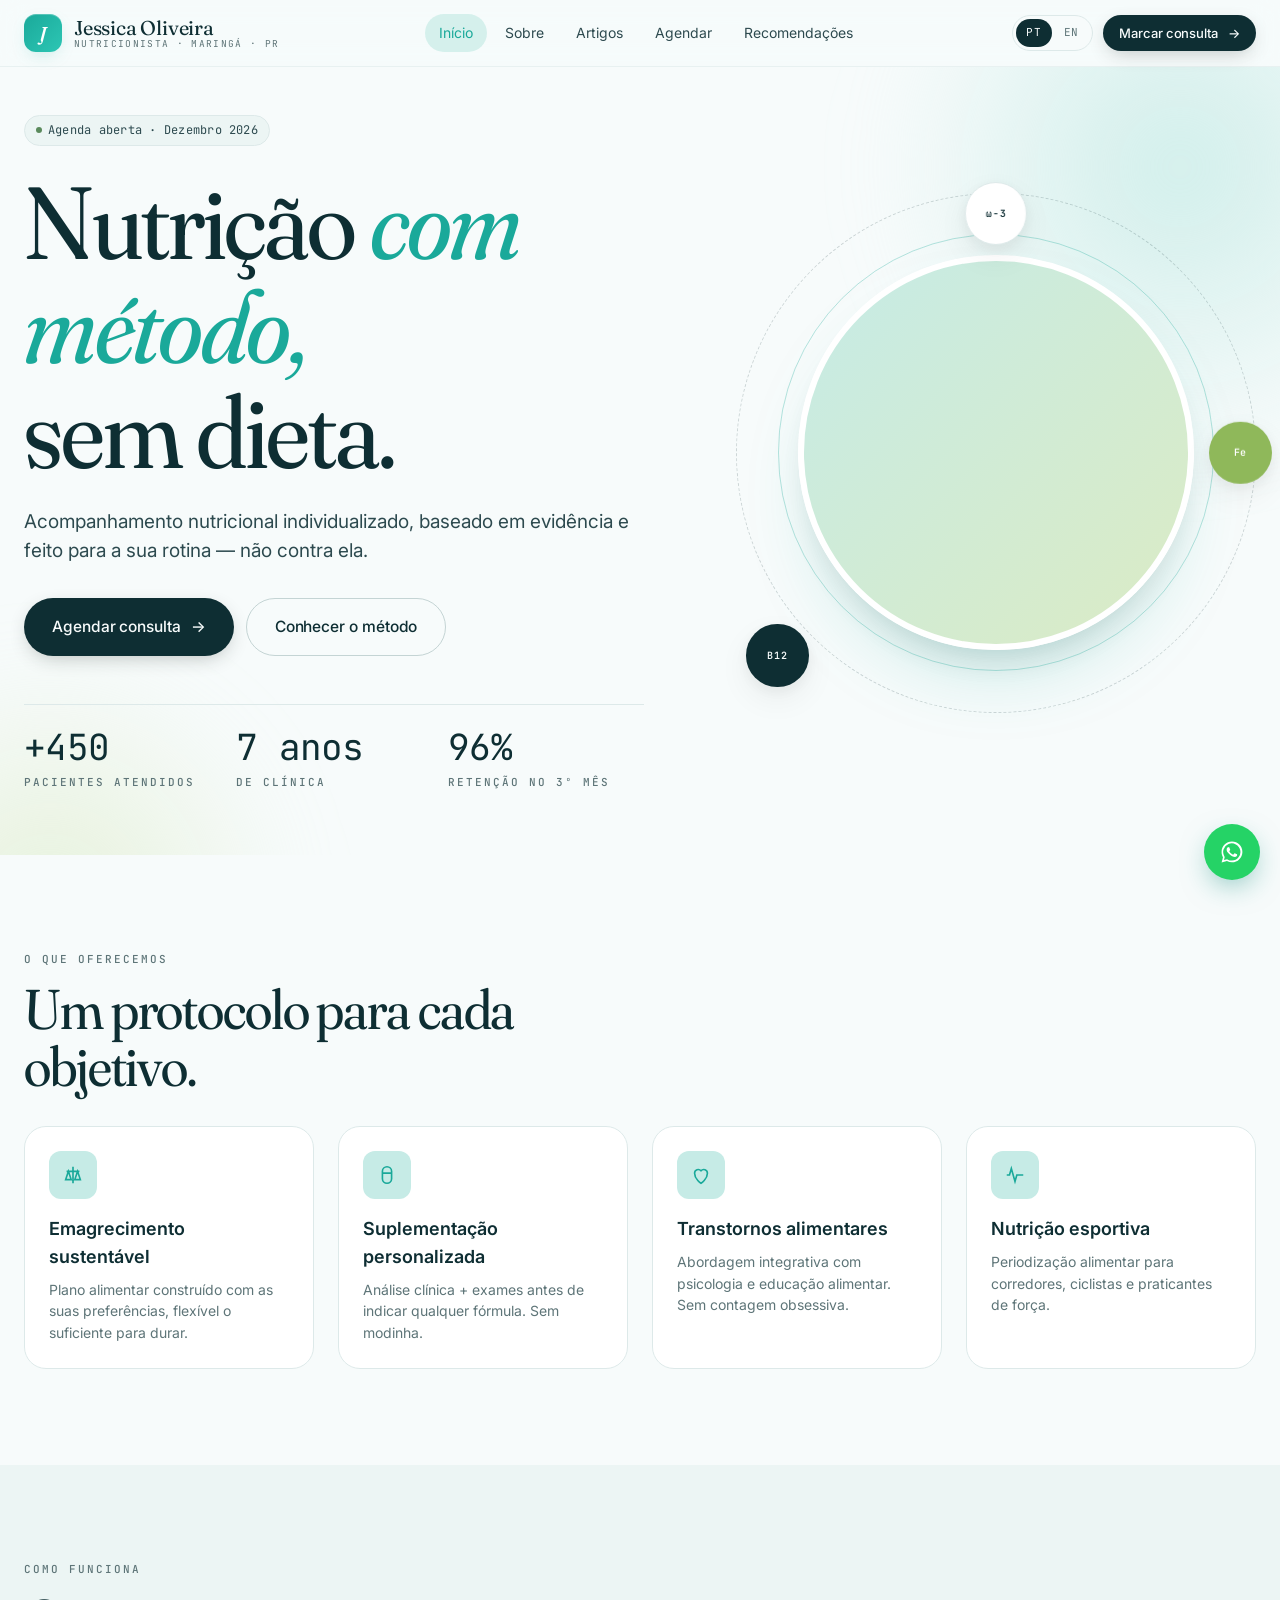
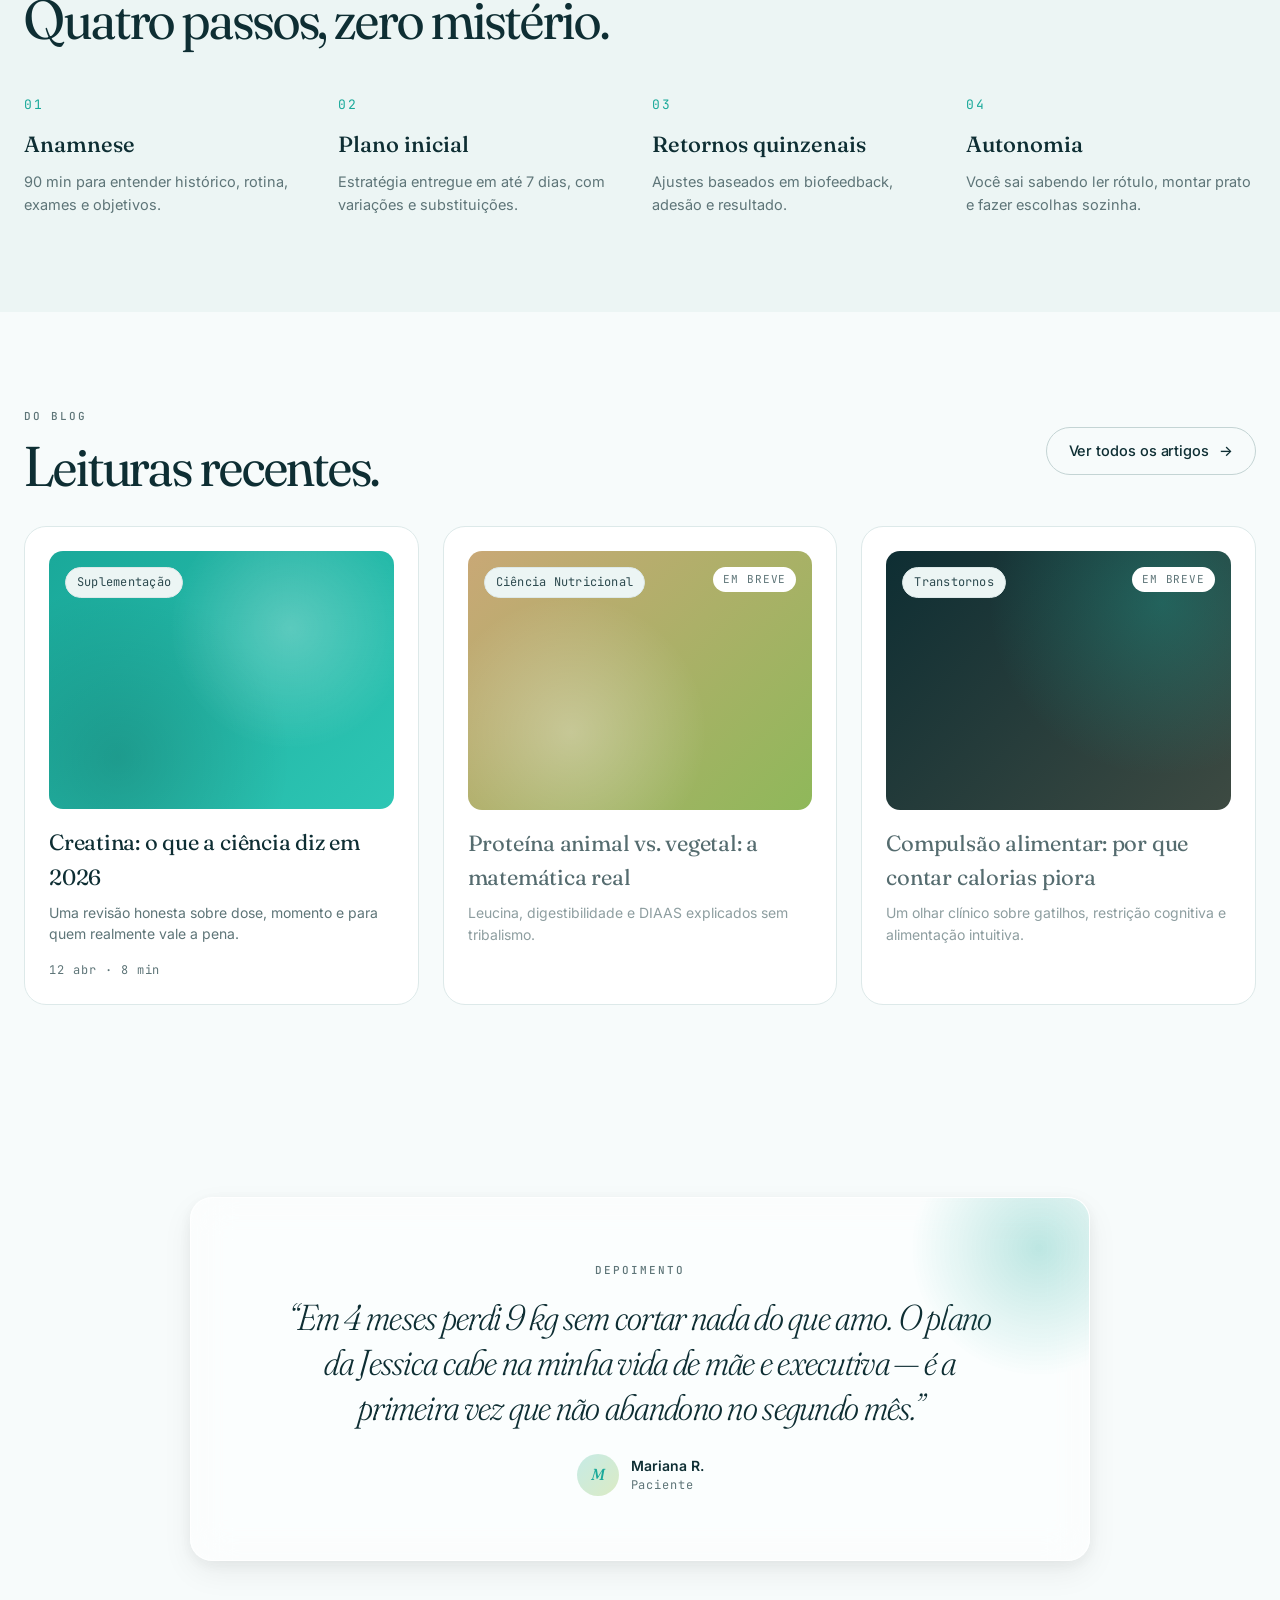
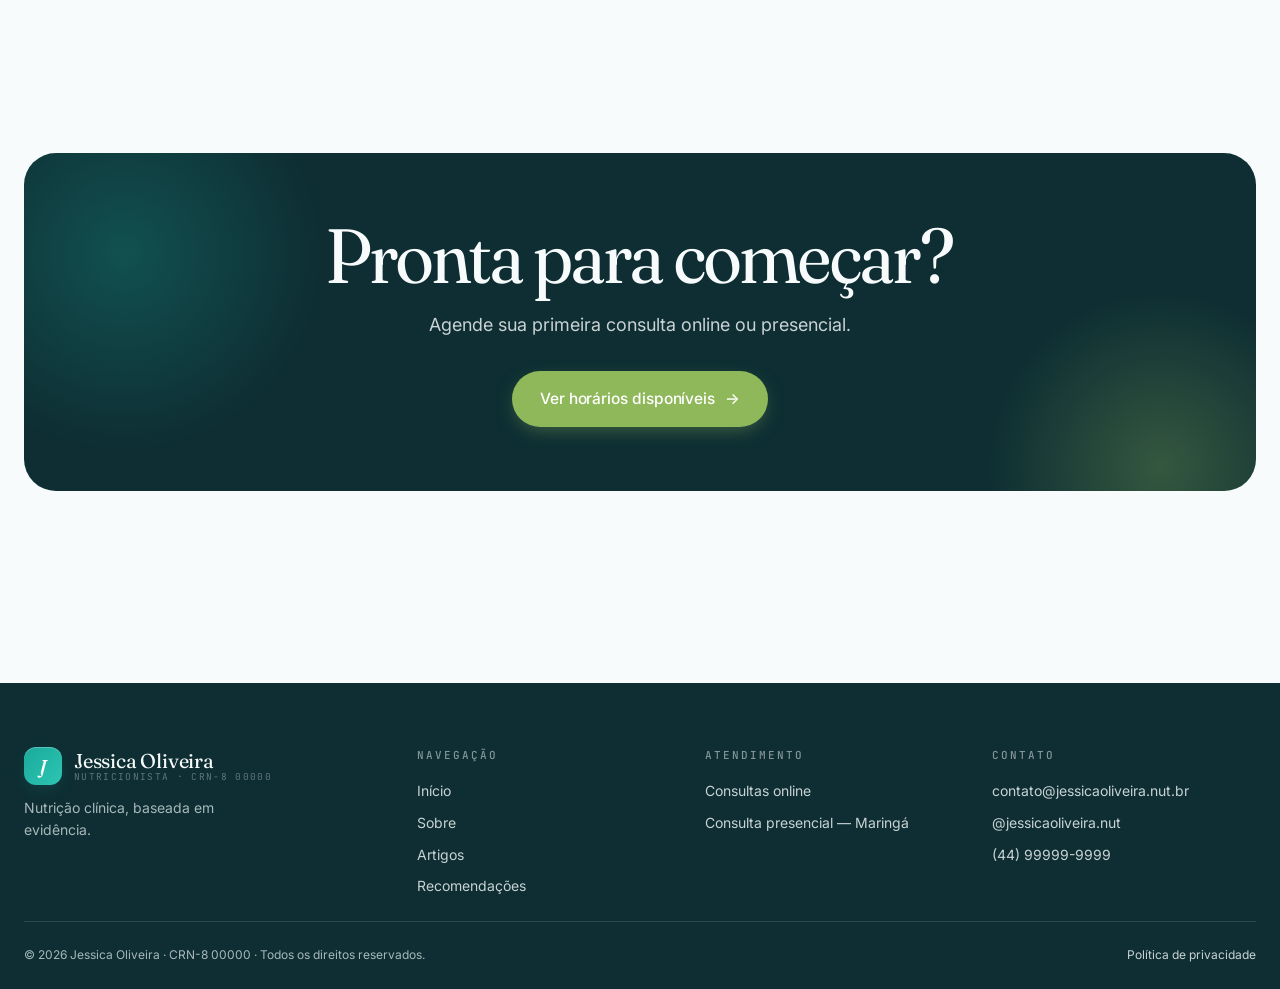
==== index.html @ 76c6b646 "Site da Jessica Oliveira: versão inicial a partir do Claude Design - Páginas estáticas (início, sobr" ====
<!DOCTYPE html>
<html lang="pt-BR">
<head>
<meta charset="UTF-8">
<meta name="viewport" content="width=device-width, initial-scale=1.0">
<title>Jessica Oliveira · Nutricionista em Maringá</title>
<meta name="description" content="Nutrição clínica, esportiva e comportamental. Atendimento online e presencial em Maringá - PR.">
<meta name="robots" content="noindex"><!-- REMOVER no lançamento -->
<meta property="og:title" content="Jessica Oliveira · Nutricionista">
<meta property="og:description" content="Nutrição com método, sem dieta. Atendimento online e presencial em Maringá - PR.">
<meta property="og:type" content="website">
<link rel="icon" href="assets/favicon.svg" type="image/svg+xml">
<link rel="stylesheet" href="assets/styles.css">
</head>
<body data-page="home">

<div id="site-nav"></div>

<!-- TOPO -->
<section class="section" style="padding-top: var(--s-7); padding-bottom: var(--s-8); position: relative; overflow: hidden;">
  <div aria-hidden="true" style="position:absolute;top:-200px;right:-200px;width:600px;height:600px;border-radius:50%;background:radial-gradient(circle,color-mix(in oklab, var(--primary-soft) 80%, transparent),transparent 70%);filter:blur(40px);pointer-events:none"></div>
  <div aria-hidden="true" style="position:absolute;bottom:-300px;left:-200px;width:500px;height:500px;border-radius:50%;background:radial-gradient(circle,color-mix(in oklab, var(--accent-soft) 60%, transparent),transparent 70%);filter:blur(40px);pointer-events:none"></div>

  <div class="container" style="position:relative">
    <div class="split" style="grid-template-columns:1.1fr 1fr">
      <div data-reveal>
        <div class="chip" style="margin-bottom:var(--s-5)">
          <span class="chip-dot"></span>
          <span data-i18n="hero.status">Agenda aberta</span>
        </div>
        <h1 class="display display-xl" style="margin-bottom:var(--s-5)">
          <span data-i18n="hero.title.a">Nutrição</span>
          <span style="font-style:italic;color:var(--primary)" data-i18n="hero.title.b">com método,</span><br>
          <span data-i18n="hero.title.c">sem dieta.</span>
        </h1>
        <p style="font-size:19px;max-width:52ch;margin-bottom:var(--s-6);color:var(--ink-2)" data-i18n="hero.sub">
          Acompanhamento nutricional individualizado, baseado em evidência e feito para a sua rotina — não contra ela.
        </p>
        <div class="flex gap-3" style="flex-wrap:wrap">
          <a href="agendamento.html" class="btn btn-primary btn-lg">
            <span data-i18n="hero.cta.primary">Agendar consulta</span>
            <span class="arrow">→</span>
          </a>
          <a href="#method" class="btn btn-ghost btn-lg">
            <span data-i18n="hero.cta.secondary">Conhecer o método</span>
          </a>
        </div>

        <!-- Números (A CONFIRMAR) -->
        <div style="display:grid;grid-template-columns:repeat(3,1fr);gap:var(--s-4);margin-top:var(--s-7);padding-top:var(--s-5);border-top:1px solid var(--line)">
          <div>
            <div class="num-mono display display-sm" data-i18n="hero.stat.1.v">+450</div>
            <div class="eyebrow mt-2" data-i18n="hero.stat.1.l">Pacientes atendidos</div>
          </div>
          <div>
            <div class="num-mono display display-sm" data-i18n="hero.stat.2.v">7 anos</div>
            <div class="eyebrow mt-2" data-i18n="hero.stat.2.l">De clínica</div>
          </div>
          <div>
            <div class="num-mono display display-sm" data-i18n="hero.stat.3.v">96%</div>
            <div class="eyebrow mt-2" data-i18n="hero.stat.3.l">Retenção no 3º mês</div>
          </div>
        </div>
      </div>

      <!-- Foto + órbita -->
      <div data-reveal style="position:relative">
        <div class="orb-stage" style="max-width:520px;margin-left:auto">
          <div class="orb-ring"></div>
          <div class="orb-ring orb-ring-2"></div>
          <div class="orb-core">
            <img src="assets/jessica.jpeg" alt="Jessica Oliveira, nutricionista" onerror="this.remove()">
          </div>
          <div class="orb-satellite s1">ω-3</div>
          <div class="orb-satellite s2">Fe</div>
          <div class="orb-satellite s3">B12</div>
        </div>
      </div>
    </div>
  </div>
</section>

<!-- O QUE OFERECEMOS -->
<section class="section">
  <div class="container">
    <div style="max-width:600px;margin-bottom:var(--s-6)" data-reveal>
      <div class="eyebrow mb-3" data-i18n="hl.eyebrow">O que oferecemos</div>
      <h2 class="display display-md" data-i18n="hl.title">Um protocolo para cada objetivo.</h2>
    </div>

    <div class="grid grid-4" data-reveal-stagger>
      <div class="card tilt" data-reveal>
        <div class="flex-center" style="width:48px;height:48px;border-radius:12px;background:var(--primary-soft);color:var(--primary);margin-bottom:var(--s-4)">
          <svg width="22" height="22" viewBox="0 0 24 24" fill="none" stroke="currentColor" stroke-width="1.8"><path d="M12 3v18M5 8l14 0M7 8l-3 9h6l-3-9zM17 8l-3 9h6l-3-9z"/></svg>
        </div>
        <h3 style="font-size:18px;font-weight:600;margin-bottom:8px" data-i18n="hl.1.t">Emagrecimento sustentável</h3>
        <p style="color:var(--ink-3);font-size:14px" data-i18n="hl.1.d">Plano alimentar construído com as suas preferências, flexível o suficiente para durar.</p>
      </div>
      <div class="card tilt" data-reveal>
        <div class="flex-center" style="width:48px;height:48px;border-radius:12px;background:var(--primary-soft);color:var(--primary);margin-bottom:var(--s-4)">
          <svg width="22" height="22" viewBox="0 0 24 24" fill="none" stroke="currentColor" stroke-width="1.8"><rect x="7" y="3" width="10" height="18" rx="5"/><path d="M7 10h10"/></svg>
        </div>
        <h3 style="font-size:18px;font-weight:600;margin-bottom:8px" data-i18n="hl.2.t">Suplementação personalizada</h3>
        <p style="color:var(--ink-3);font-size:14px" data-i18n="hl.2.d">Análise clínica + exames antes de indicar qualquer fórmula. Sem modinha.</p>
      </div>
      <div class="card tilt" data-reveal>
        <div class="flex-center" style="width:48px;height:48px;border-radius:12px;background:var(--primary-soft);color:var(--primary);margin-bottom:var(--s-4)">
          <svg width="22" height="22" viewBox="0 0 24 24" fill="none" stroke="currentColor" stroke-width="1.8"><path d="M12 21s-7-4.5-7-11a4 4 0 0 1 7-2.6A4 4 0 0 1 19 10c0 6.5-7 11-7 11z"/></svg>
        </div>
        <h3 style="font-size:18px;font-weight:600;margin-bottom:8px" data-i18n="hl.3.t">Transtornos alimentares</h3>
        <p style="color:var(--ink-3);font-size:14px" data-i18n="hl.3.d">Abordagem integrativa com psicologia e educação alimentar. Sem contagem obsessiva.</p>
      </div>
      <div class="card tilt" data-reveal>
        <div class="flex-center" style="width:48px;height:48px;border-radius:12px;background:var(--primary-soft);color:var(--primary);margin-bottom:var(--s-4)">
          <svg width="22" height="22" viewBox="0 0 24 24" fill="none" stroke="currentColor" stroke-width="1.8"><path d="M3 12h3l2-7 4 14 2-7h7"/></svg>
        </div>
        <h3 style="font-size:18px;font-weight:600;margin-bottom:8px" data-i18n="hl.4.t">Nutrição esportiva</h3>
        <p style="color:var(--ink-3);font-size:14px" data-i18n="hl.4.d">Periodização alimentar para corredores, ciclistas e praticantes de força.</p>
      </div>
    </div>
  </div>
</section>

<!-- COMO FUNCIONA -->
<section class="section" id="method" style="background:var(--bg-2)">
  <div class="container">
    <div style="max-width:600px;margin-bottom:var(--s-7)" data-reveal>
      <div class="eyebrow mb-3" data-i18n="mt.eyebrow">Como funciona</div>
      <h2 class="display display-md" data-i18n="mt.title">Quatro passos, zero mistério.</h2>
    </div>

    <div class="grid grid-4" data-reveal-stagger>
      <div data-reveal>
        <div class="num-mono" style="font-size:13px;color:var(--primary);letter-spacing:0.14em;margin-bottom:var(--s-3)">01</div>
        <h3 style="font-size:22px;font-weight:500;font-family:var(--ff-display);margin-bottom:10px" data-i18n="mt.1.t">Anamnese</h3>
        <p style="font-size:14.5px;color:var(--ink-3)" data-i18n="mt.1.d">90 min para entender histórico, rotina, exames e objetivos.</p>
      </div>
      <div data-reveal>
        <div class="num-mono" style="font-size:13px;color:var(--primary);letter-spacing:0.14em;margin-bottom:var(--s-3)">02</div>
        <h3 style="font-size:22px;font-weight:500;font-family:var(--ff-display);margin-bottom:10px" data-i18n="mt.2.t">Plano inicial</h3>
        <p style="font-size:14.5px;color:var(--ink-3)" data-i18n="mt.2.d">Estratégia entregue em até 7 dias, com variações e substituições.</p>
      </div>
      <div data-reveal>
        <div class="num-mono" style="font-size:13px;color:var(--primary);letter-spacing:0.14em;margin-bottom:var(--s-3)">03</div>
        <h3 style="font-size:22px;font-weight:500;font-family:var(--ff-display);margin-bottom:10px" data-i18n="mt.3.t">Retornos quinzenais</h3>
        <p style="font-size:14.5px;color:var(--ink-3)" data-i18n="mt.3.d">Ajustes baseados em biofeedback, adesão e resultado.</p>
      </div>
      <div data-reveal>
        <div class="num-mono" style="font-size:13px;color:var(--primary);letter-spacing:0.14em;margin-bottom:var(--s-3)">04</div>
        <h3 style="font-size:22px;font-weight:500;font-family:var(--ff-display);margin-bottom:10px" data-i18n="mt.4.t">Autonomia</h3>
        <p style="font-size:14.5px;color:var(--ink-3)" data-i18n="mt.4.d">Você sai sabendo ler rótulo, montar prato e fazer escolhas sozinha.</p>
      </div>
    </div>
  </div>
</section>

<!-- ARTIGOS -->
<section class="section">
  <div class="container">
    <div class="flex-between" style="margin-bottom:var(--s-6);flex-wrap:wrap;gap:var(--s-3)" data-reveal>
      <div>
        <div class="eyebrow mb-3" data-i18n="ar.eyebrow">Do blog</div>
        <h2 class="display display-md" data-i18n="ar.title">Leituras recentes.</h2>
      </div>
      <a href="blog.html" class="btn btn-ghost"><span data-i18n="ar.all">Ver todos os artigos</span> <span class="arrow">→</span></a>
    </div>

    <div class="grid grid-3" data-reveal-stagger>
      <a href="artigo-creatina.html" class="card tilt" data-reveal style="display:block">
        <div style="aspect-ratio:4/3;border-radius:var(--r);margin-bottom:var(--s-4);background:linear-gradient(135deg, var(--primary) 0%, var(--primary-2) 100%);position:relative;overflow:hidden">
          <div style="position:absolute;inset:0;background:radial-gradient(circle at 70% 30%, rgba(255,255,255,0.25), transparent 40%),radial-gradient(circle at 20% 80%, rgba(0,0,0,0.15), transparent 50%)"></div>
          <div style="position:absolute;top:16px;left:16px" class="chip" data-i18n="ar.1.cat">Suplementação</div>
        </div>
        <h3 style="font-family:var(--ff-display);font-size:22px;font-weight:400;letter-spacing:-0.01em;margin-bottom:8px" data-i18n="ar.1.t">Creatina: o que a ciência diz em 2026</h3>
        <p style="color:var(--ink-3);font-size:14px;margin-bottom:var(--s-4)" data-i18n="ar.1.d">Uma revisão honesta sobre dose, momento e para quem realmente vale a pena.</p>
        <div class="label-mono" data-i18n="ar.1.date">12 abr · 8 min</div>
      </a>
      <div class="card soon" data-reveal>
        <div style="aspect-ratio:4/3;border-radius:var(--r);margin-bottom:var(--s-4);background:linear-gradient(135deg, #c9a876 0%, var(--accent) 100%);position:relative;overflow:hidden">
          <div style="position:absolute;inset:0;background:radial-gradient(circle at 30% 70%, rgba(255,255,255,0.3), transparent 45%)"></div>
          <div style="position:absolute;top:16px;left:16px" class="chip" data-i18n="ar.2.cat">Ciência Nutricional</div>
          <span class="soon-tag" data-i18n="ar.soon">Em breve</span>
        </div>
        <h3 style="font-family:var(--ff-display);font-size:22px;font-weight:400;letter-spacing:-0.01em;margin-bottom:8px" data-i18n="ar.2.t">Proteína animal vs. vegetal: a matemática real</h3>
        <p style="color:var(--ink-3);font-size:14px;margin-bottom:var(--s-4)" data-i18n="ar.2.d">Leucina, digestibilidade e DIAAS explicados sem tribalismo.</p>
      </div>
      <div class="card soon" data-reveal>
        <div style="aspect-ratio:4/3;border-radius:var(--r);margin-bottom:var(--s-4);background:linear-gradient(135deg, var(--ink) 0%, #3d4a42 100%);position:relative;overflow:hidden">
          <div style="position:absolute;inset:0;background:radial-gradient(circle at 80% 20%, rgba(26,169,154,0.35), transparent 50%)"></div>
          <div style="position:absolute;top:16px;left:16px" class="chip" data-i18n="ar.3.cat">Transtornos</div>
          <span class="soon-tag" data-i18n="ar.soon">Em breve</span>
        </div>
        <h3 style="font-family:var(--ff-display);font-size:22px;font-weight:400;letter-spacing:-0.01em;margin-bottom:8px" data-i18n="ar.3.t">Compulsão alimentar: por que contar calorias piora</h3>
        <p style="color:var(--ink-3);font-size:14px;margin-bottom:var(--s-4)" data-i18n="ar.3.d">Um olhar clínico sobre gatilhos, restrição cognitiva e alimentação intuitiva.</p>
      </div>
    </div>
  </div>
</section>

<!-- DEPOIMENTO (A CONFIRMAR: usar um depoimento real e autorizado) -->
<section class="section">
  <div class="container">
    <div class="glass pad-box" style="text-align:center;max-width:900px;margin:0 auto;position:relative;overflow:hidden" data-reveal>
      <div aria-hidden="true" style="position:absolute;top:-80px;right:-80px;width:260px;height:260px;border-radius:50%;background:radial-gradient(circle,var(--primary-glow),transparent 70%)"></div>
      <div class="eyebrow mb-4" data-i18n="tm.eyebrow">Depoimento</div>
      <blockquote class="display display-sm" style="font-style:italic;font-weight:300;line-height:1.25;max-width:720px;margin:0 auto var(--s-5)" data-i18n="tm.quote">
        “Em 4 meses perdi 9 kg sem cortar nada do que amo.”
      </blockquote>
      <div class="flex-center gap-3">
        <div class="avatar" style="width:42px;height:42px;font-size:16px">M</div>
        <div style="text-align:left">
          <div style="font-weight:600;font-size:14px;color:var(--ink)" data-i18n="tm.author">Mariana R.</div>
          <div class="label-mono" data-i18n="tm.role">Paciente</div>
        </div>
      </div>
    </div>
  </div>
</section>

<!-- CHAMADA FINAL -->
<section class="section">
  <div class="container">
    <div class="pad-box" style="background:var(--ink);color:var(--bg);border-radius:var(--r-xl);text-align:center;position:relative;overflow:hidden" data-reveal>
      <div aria-hidden="true" style="position:absolute;top:-100px;left:-100px;width:400px;height:400px;border-radius:50%;background:radial-gradient(circle,var(--primary-glow),transparent 70%);pointer-events:none"></div>
      <div aria-hidden="true" style="position:absolute;bottom:-150px;right:-80px;width:350px;height:350px;border-radius:50%;background:radial-gradient(circle,rgba(143,184,90,0.3),transparent 70%);pointer-events:none"></div>
      <div style="position:relative">
        <h2 class="display display-lg" style="color:var(--bg);margin-bottom:var(--s-4)" data-i18n="cta.title">Pronta para começar?</h2>
        <p style="font-size:18px;opacity:0.8;margin-bottom:var(--s-6)" data-i18n="cta.sub">Agende sua primeira consulta online ou presencial.</p>
        <a href="agendamento.html" class="btn btn-accent btn-lg">
          <span data-i18n="cta.button">Ver horários disponíveis</span>
          <span class="arrow">→</span>
        </a>
      </div>
    </div>
  </div>
</section>

<div id="site-footer"></div>

<script src="assets/site.js"></script>
<script src="assets/i18n.js"></script>
<script src="assets/app.js"></script>
</body>
</html>
---- assets/styles.css ----
/* ============================================================
   Jessica Oliveira · Nutricionista — Design System
   Paleta turquesa + verde salada · Fraunces + Inter + JetBrains Mono
   ============================================================ */

@import url('https://fonts.googleapis.com/css2?family=Fraunces:ital,opsz,wght@0,9..144,300..700;1,9..144,300..700&family=Inter:wght@300;400;500;600;700&family=JetBrains+Mono:wght@400;500;600&display=swap');

/* --------------------------- CORES E MEDIDAS --------------------------- */
:root {
  --bg:           #f7fbfb;   /* off-white com sopro turquesa */
  --bg-2:         #ecf5f4;   /* card raised */
  --bg-3:         #ffffff;   /* pure white */
  --ink:          #0e2e33;   /* deep teal ink */
  --ink-2:        #2d4a4f;   /* body */
  --ink-3:        #5e7578;   /* muted */
  --ink-4:        #a7b8ba;   /* faint */
  --line:         #dde9e9;   /* hairline */
  --line-2:       #c4d4d4;   /* emphasis */

  --primary:      #1aa99a;   /* turquesa — da estante */
  --primary-2:    #2dc6b4;
  --primary-soft: #c6ebe6;
  --primary-glow: rgba(26,169,154,0.28);

  --accent:       #8fb85a;   /* verde salada */
  --accent-soft:  #dbebc4;
  --gold:         #c9a876;

  --success:      #5a8a5c;
  --danger:       #c15b5b;

  --s-1: 4px;
  --s-2: 8px;
  --s-3: 12px;
  --s-4: 16px;
  --s-5: 24px;
  --s-6: 32px;
  --s-7: 48px;
  --s-8: 64px;
  --s-9: 96px;

  --r-sm: 8px;
  --r:    14px;
  --r-lg: 22px;
  --r-xl: 32px;
  --r-pill: 999px;

  --shadow-sm:  0 1px 2px rgba(26,38,32,0.04), 0 2px 6px rgba(26,38,32,0.04);
  --shadow:     0 4px 16px rgba(26,38,32,0.06), 0 12px 32px rgba(26,38,32,0.06);
  --shadow-lg:  0 12px 36px rgba(26,38,32,0.10), 0 32px 80px rgba(26,38,32,0.08);
  --shadow-glow: 0 20px 60px -20px var(--primary-glow);

  --ff-display: 'Fraunces', 'Times New Roman', serif;
  --ff-body:    'Inter', -apple-system, BlinkMacSystemFont, sans-serif;
  --ff-mono:    'JetBrains Mono', ui-monospace, monospace;

  --ease: cubic-bezier(.2,.7,.2,1);
}

/* --------------------------- RESET --------------------------- */
*, *::before, *::after { box-sizing: border-box; }
html, body { margin: 0; padding: 0; }
html { scroll-behavior: smooth; }
body {
  font-family: var(--ff-body);
  background: var(--bg);
  color: var(--ink-2);
  font-size: 16px;
  line-height: 1.55;
  -webkit-font-smoothing: antialiased;
  overflow-x: hidden;
}
img, svg { display: block; max-width: 100%; }
a { color: inherit; text-decoration: none; }
button { font: inherit; border: none; background: none; cursor: pointer; color: inherit; }
input, textarea, select { font: inherit; color: inherit; }

/* --------------------------- TIPOGRAFIA --------------------------- */
.display {
  font-family: var(--ff-display);
  font-weight: 400;
  letter-spacing: -0.02em;
  line-height: 1.02;
  color: var(--ink);
  font-variation-settings: "opsz" 144, "SOFT" 50;
}
.display-xl { font-size: clamp(44px, 8vw, 112px); }
.display-lg { font-size: clamp(36px, 6vw, 80px); }
.display-md { font-size: clamp(30px, 4.5vw, 56px); }
.display-sm { font-size: clamp(24px, 3vw, 36px); }

.eyebrow {
  font-family: var(--ff-mono);
  font-size: 11px;
  letter-spacing: 0.18em;
  text-transform: uppercase;
  color: var(--ink-3);
  font-weight: 500;
}
.label-mono {
  font-family: var(--ff-mono);
  font-size: 12px;
  letter-spacing: 0.08em;
  color: var(--ink-3);
}
.num-mono { font-family: var(--ff-mono); font-feature-settings: "tnum" 1; }

h1, h2, h3, h4 { margin: 0; color: var(--ink); }
p { margin: 0; }

/* --------------------------- LAYOUT --------------------------- */
.container {
  width: 100%;
  max-width: 1280px;
  margin: 0 auto;
  padding: 0 var(--s-5);
}
.section { padding: var(--s-9) 0; }
.section-sm { padding: var(--s-7) 0; }

.grid { display: grid; gap: var(--s-5); }
.grid-2 { grid-template-columns: repeat(2, 1fr); }
.grid-3 { grid-template-columns: repeat(3, 1fr); }
.grid-4 { grid-template-columns: repeat(4, 1fr); }
@media (max-width: 960px) {
  .grid-3, .grid-4 { grid-template-columns: repeat(2, 1fr); }
}
@media (max-width: 640px) {
  .grid-2, .grid-3, .grid-4 { grid-template-columns: 1fr; }
}

/* Duas colunas que viram uma no celular */
.split { display: grid; gap: var(--s-7); align-items: center; }
@media (max-width: 860px) {
  .split { grid-template-columns: 1fr !important; gap: var(--s-6); }
  .split-reverse > :first-child { order: 2; }
}

.flex { display: flex; }
.flex-center { display: flex; align-items: center; justify-content: center; }
.flex-between { display: flex; align-items: center; justify-content: space-between; }
.gap-2 { gap: var(--s-2); }
.gap-3 { gap: var(--s-3); }
.gap-4 { gap: var(--s-4); }
.gap-5 { gap: var(--s-5); }

/* --------------------------- MENU --------------------------- */
.nav {
  position: sticky;
  top: 0;
  z-index: 50;
  backdrop-filter: blur(14px) saturate(140%);
  -webkit-backdrop-filter: blur(14px) saturate(140%);
  background: color-mix(in oklab, var(--bg) 78%, transparent);
  border-bottom: 1px solid color-mix(in oklab, var(--line) 60%, transparent);
}
.nav-inner {
  max-width: 1280px;
  margin: 0 auto;
  padding: 14px var(--s-5);
  display: flex;
  align-items: center;
  justify-content: space-between;
  gap: var(--s-4);
}
.brand {
  display: flex;
  align-items: center;
  gap: 12px;
  font-family: var(--ff-display);
  font-size: 20px;
  color: var(--ink);
  letter-spacing: -0.01em;
  min-width: 0;
}
.brand-mark {
  position: relative;
  flex: none;
  width: 38px;
  height: 38px;
  border-radius: 12px;
  overflow: hidden;
  background: linear-gradient(135deg, var(--primary) 0%, var(--primary-2) 100%);
  color: #fff;
  display: grid;
  place-items: center;
  font-family: var(--ff-display);
  font-weight: 500;
  font-style: italic;
  font-size: 20px;
  box-shadow: 0 6px 18px -6px var(--primary-glow), inset 0 1px 0 rgba(255,255,255,0.25);
}
.brand-mark img { position: absolute; inset: 0; width: 100%; height: 100%; object-fit: cover; }
.brand-meta { display: flex; flex-direction: column; line-height: 1.1; white-space: nowrap; }
.brand-meta small {
  font-family: var(--ff-mono);
  font-size: 9.5px;
  letter-spacing: 0.14em;
  text-transform: uppercase;
  color: var(--ink-3);
}

.nav-links { display: flex; align-items: center; gap: 4px; }
.nav-link {
  padding: 8px 14px;
  border-radius: var(--r-pill);
  font-size: 14px;
  color: var(--ink-2);
  transition: all 0.2s var(--ease);
  position: relative;
}
.nav-link:hover { color: var(--ink); background: color-mix(in oklab, var(--primary-soft) 50%, transparent); }
.nav-link.active { color: var(--primary); background: color-mix(in oklab, var(--primary-soft) 70%, transparent); }

.nav-actions { display: flex; align-items: center; gap: 10px; }

.nav-toggle {
  display: none;
  width: 40px; height: 40px;
  border-radius: 12px;
  border: 1px solid var(--line);
  background: var(--bg-3);
  flex-direction: column;
  align-items: center;
  justify-content: center;
  gap: 4px;
}
.nav-toggle span { display: block; width: 18px; height: 1.5px; background: var(--ink); border-radius: 2px; transition: transform .2s var(--ease), opacity .2s; }
.nav.open .nav-toggle span:nth-child(1) { transform: translateY(5.5px) rotate(45deg); }
.nav.open .nav-toggle span:nth-child(2) { opacity: 0; }
.nav.open .nav-toggle span:nth-child(3) { transform: translateY(-5.5px) rotate(-45deg); }

@media (max-width: 960px) {
  .nav-toggle { display: flex; }
  .nav-links {
    display: none;
    position: absolute;
    top: 100%; left: 0; right: 0;
    flex-direction: column;
    align-items: stretch;
    gap: 2px;
    padding: var(--s-3) var(--s-5) var(--s-5);
    background: var(--bg);
    border-bottom: 1px solid var(--line);
    box-shadow: var(--shadow);
  }
  .nav.open .nav-links { display: flex; }
  .nav-link { padding: 12px 14px; font-size: 16px; }
}
@media (max-width: 560px) {
  .nav .nav-cta { display: none; }
  .brand-meta small { display: none; }
  .brand { font-size: 18px; }
}

/* --------------------------- BOTÕES --------------------------- */
.btn {
  display: inline-flex;
  align-items: center;
  gap: 10px;
  padding: 12px 22px;
  border-radius: var(--r-pill);
  font-weight: 500;
  font-size: 14.5px;
  letter-spacing: -0.005em;
  transition: all 0.2s var(--ease);
  cursor: pointer;
  position: relative;
  white-space: nowrap;
}
.btn:active { transform: scale(0.97); }

.btn-primary {
  background: var(--ink);
  color: var(--bg);
  box-shadow: 0 6px 20px -6px rgba(26,38,32,0.3);
}
.btn-primary:hover {
  background: var(--primary);
  box-shadow: 0 10px 30px -8px var(--primary-glow);
  transform: translateY(-1px);
}

.btn-ghost {
  background: transparent;
  color: var(--ink);
  border: 1px solid var(--line-2);
}
.btn-ghost:hover { background: var(--bg-2); border-color: var(--ink-3); }

.btn-accent {
  background: var(--accent);
  color: #fff;
  box-shadow: 0 6px 20px -6px rgba(143,184,90,0.5);
}
.btn-accent:hover { transform: translateY(-1px); filter: brightness(1.05); }

.btn-sm { padding: 8px 16px; font-size: 13px; }
.btn-lg { padding: 16px 28px; font-size: 15.5px; }
@media (max-width: 480px) {
  .btn-lg { padding: 14px 22px; font-size: 15px; white-space: normal; text-align: center; }
}

.btn .arrow { display: inline-block; transition: transform 0.25s var(--ease); }
.btn:hover .arrow { transform: translateX(3px); }

/* --------------------------- CARDS --------------------------- */
.card {
  background: var(--bg-3);
  border: 1px solid var(--line);
  border-radius: var(--r-lg);
  padding: var(--s-5);
  transition: all 0.25s var(--ease);
  position: relative;
  overflow: hidden;
}
.card:hover {
  border-color: var(--line-2);
  transform: translateY(-2px);
  box-shadow: var(--shadow);
}
.card-quiet { background: var(--bg-2); border-color: transparent; }
.card-lg { padding: var(--s-6); border-radius: var(--r-xl); }
@media (max-width: 560px) { .card-lg { padding: var(--s-5); } }

/* Artigo ainda não escrito */
.soon { pointer-events: none; }
.soon h3, .soon p { opacity: .7; }
.soon .soon-tag {
  position: absolute; top: 16px; right: 16px;
  font-family: var(--ff-mono); font-size: 11px; letter-spacing: .08em; text-transform: uppercase;
  background: var(--bg-3); color: var(--ink-3);
  padding: 4px 10px; border-radius: var(--r-pill);
}

.glass {
  background: color-mix(in oklab, var(--bg-3) 60%, transparent);
  backdrop-filter: blur(20px) saturate(160%);
  -webkit-backdrop-filter: blur(20px) saturate(160%);
  border: 1px solid color-mix(in oklab, var(--bg-3) 80%, transparent);
  border-radius: var(--r-lg);
  box-shadow: var(--shadow);
}

/* Caixas grandes (depoimento, chamada final) — menos espaço no celular */
.pad-box { padding: var(--s-8) var(--s-7); }
@media (max-width: 640px) {
  .section { padding: var(--s-8) 0; }
  .pad-box { padding: var(--s-7) var(--s-5); }
}

/* --------------------------- CHIPS --------------------------- */
.chip {
  display: inline-flex;
  align-items: center;
  gap: 6px;
  padding: 5px 11px;
  border-radius: var(--r-pill);
  background: var(--bg-2);
  border: 1px solid var(--line);
  font-size: 12px;
  font-family: var(--ff-mono);
  letter-spacing: 0.02em;
  color: var(--ink-2);
}
.chip-dot {
  width: 6px;
  height: 6px;
  border-radius: 50%;
  background: var(--success);
  animation: pulse 2s ease-in-out infinite;
}
@keyframes pulse {
  0%, 100% { opacity: 1; }
  50% { opacity: 0.4; }
}
.chip-primary { background: var(--primary-soft); border-color: transparent; color: var(--primary); }
.chip-accent  { background: var(--accent-soft); border-color: transparent; color: #5d7f33; }

/* --------------------------- 3D --------------------------- */
.tilt {
  transition: transform 0.4s var(--ease), box-shadow 0.4s var(--ease);
  transform-style: preserve-3d;
  will-change: transform;
}

.orb-stage {
  position: relative;
  width: 100%;
  aspect-ratio: 1 / 1;
  perspective: 1400px;
  transform-style: preserve-3d;
}
.orb-core {
  position: absolute;
  inset: 12%;
  border-radius: 50%;
  overflow: hidden;
  border: 6px solid var(--bg-3);
  background: linear-gradient(135deg, var(--primary-soft), var(--accent-soft));
  box-shadow: 0 40px 80px -30px var(--primary-glow), 0 20px 40px -20px rgba(0,0,0,0.18);
  animation: orb-float 8s ease-in-out infinite;
}
.orb-core img { width: 100%; height: 100%; object-fit: cover; border-radius: 50%; }
@keyframes orb-float {
  0%, 100% { transform: translateY(0) rotateZ(0deg); }
  50% { transform: translateY(-14px) rotateZ(2deg); }
}

.orb-ring {
  position: absolute;
  inset: 0;
  border-radius: 50%;
  border: 1px dashed color-mix(in oklab, var(--ink) 18%, transparent);
  animation: orb-rotate 24s linear infinite;
}
.orb-ring-2 {
  inset: 8%;
  border: 1px solid color-mix(in oklab, var(--primary) 30%, transparent);
  animation-duration: 38s;
  animation-direction: reverse;
}
@keyframes orb-rotate {
  from { transform: rotateZ(0deg); }
  to   { transform: rotateZ(360deg); }
}

.orb-satellite {
  position: absolute;
  width: 12%;
  aspect-ratio: 1/1;
  border-radius: 50%;
  background: var(--bg-3);
  border: 1px solid var(--line);
  box-shadow: var(--shadow);
  display: grid;
  place-items: center;
  font-family: var(--ff-mono);
  font-size: 10px;
  letter-spacing: 0.08em;
  color: var(--ink);
  font-weight: 600;
}
.orb-satellite.s1 { top: -2%;  left: 50%; transform: translateX(-50%); animation: sat-float 6s ease-in-out infinite; }
.orb-satellite.s2 { top: 50%;  right: -3%; transform: translateY(-50%); animation: sat-float 7s ease-in-out infinite 1s; background: var(--accent); color: #fff; border-color: transparent; }
.orb-satellite.s3 { bottom: 5%; left: 2%; animation: sat-float 9s ease-in-out infinite 0.5s; background: var(--ink); color: var(--bg); border-color: transparent; }
@keyframes sat-float {
  0%, 100% { translate: 0 0; }
  50% { translate: 0 -8px; }
}
@media (max-width: 860px) {
  .orb-stage { max-width: 360px !important; margin: 0 auto !important; }
}

@media (prefers-reduced-motion: reduce) {
  .orb-core, .orb-ring, .orb-satellite, .chip-dot { animation: none !important; }
  [data-reveal] { transition: none !important; }
}

/* --------------------------- FORMULÁRIO --------------------------- */
.field { display: flex; flex-direction: column; gap: 6px; }
.field label {
  font-family: var(--ff-mono);
  font-size: 11px;
  letter-spacing: 0.12em;
  text-transform: uppercase;
  color: var(--ink-3);
}
.field input,
.field textarea,
.field select {
  padding: 12px 14px;
  background: var(--bg-3);
  border: 1px solid var(--line);
  border-radius: var(--r);
  color: var(--ink);
  font-size: 16px;
  transition: all 0.15s var(--ease);
  outline: none;
}
.field input:focus,
.field textarea:focus,
.field select:focus {
  border-color: var(--primary);
  box-shadow: 0 0 0 4px color-mix(in oklab, var(--primary) 15%, transparent);
}
.field.invalid input { border-color: var(--danger); }

/* --------------------------- UTILITÁRIOS --------------------------- */
.divider { height: 1px; background: var(--line); border: none; margin: var(--s-5) 0; }
.text-muted { color: var(--ink-3); }
.text-primary { color: var(--primary); }
.text-center { text-align: center; }
.mt-2 { margin-top: var(--s-2); }
.mt-3 { margin-top: var(--s-3); }
.mt-4 { margin-top: var(--s-4); }
.mt-5 { margin-top: var(--s-5); }
.mt-6 { margin-top: var(--s-6); }
.mt-7 { margin-top: var(--s-7); }
.mb-2 { margin-bottom: var(--s-2); }
.mb-3 { margin-bottom: var(--s-3); }
.mb-4 { margin-bottom: var(--s-4); }
.mb-5 { margin-bottom: var(--s-5); }
.mb-6 { margin-bottom: var(--s-6); }

/* --------------------------- RODAPÉ --------------------------- */
.footer {
  background: var(--ink);
  color: var(--ink-4);
  padding: var(--s-8) 0 var(--s-5);
  margin-top: var(--s-9);
}
.footer .brand { color: var(--bg); }
.footer a { color: color-mix(in oklab, var(--bg) 80%, transparent); transition: color 0.15s; }
.footer a:hover { color: var(--bg); }
.footer .eyebrow { color: color-mix(in oklab, var(--bg) 50%, transparent); }
.footer hr { border: none; border-top: 1px solid color-mix(in oklab, var(--bg) 12%, transparent); margin: var(--s-5) 0; }
.footer-cols { display: grid; grid-template-columns: 1.4fr 1fr 1fr 1fr; gap: var(--s-5); }
.footer-list { display: flex; flex-direction: column; gap: 10px; font-size: 14px; word-break: break-word; }
@media (max-width: 760px) { .footer-cols { grid-template-columns: 1fr 1fr; } }
@media (max-width: 480px) { .footer-cols { grid-template-columns: 1fr; } }

/* --------------------------- WHATSAPP FLUTUANTE --------------------------- */
.wa-float {
  position: fixed;
  right: 20px;
  bottom: 20px;
  z-index: 60;
  width: 56px; height: 56px;
  border-radius: 50%;
  background: #25D366;
  color: #fff;
  display: grid;
  place-items: center;
  box-shadow: 0 10px 30px -8px rgba(18,140,126,0.6);
  transition: transform .2s var(--ease);
}
.wa-float:hover { transform: scale(1.06); }

/* --------------------------- ANIMAÇÃO AO ROLAR --------------------------- */
[data-reveal] {
  opacity: 0;
  transform: translateY(16px);
  transition: opacity 0.6s var(--ease), transform 0.6s var(--ease);
}
[data-reveal].in { opacity: 1; transform: translateY(0); }

/* --------------------------- AVATAR --------------------------- */
.avatar {
  border-radius: 50%;
  background: linear-gradient(135deg, var(--primary-soft), var(--accent-soft));
  display: grid;
  place-items: center;
  color: var(--primary);
  font-family: var(--ff-display);
  font-style: italic;
  font-weight: 500;
  overflow: hidden;
  position: relative;
  flex: none;
}
.avatar img { position: absolute; inset: 0; width: 100%; height: 100%; object-fit: cover; }

/* --------------------------- IDIOMA --------------------------- */
.lang-toggle {
  display: inline-flex;
  align-items: center;
  gap: 2px;
  padding: 3px;
  border: 1px solid var(--line);
  border-radius: var(--r-pill);
  background: var(--bg);
  font-family: var(--ff-mono);
  font-size: 11px;
}
.lang-toggle button {
  padding: 5px 10px;
  border-radius: var(--r-pill);
  color: var(--ink-3);
  font-size: 11px;
  letter-spacing: 0.06em;
  transition: all 0.15s;
}
.lang-toggle button.active { background: var(--ink); color: var(--bg); }
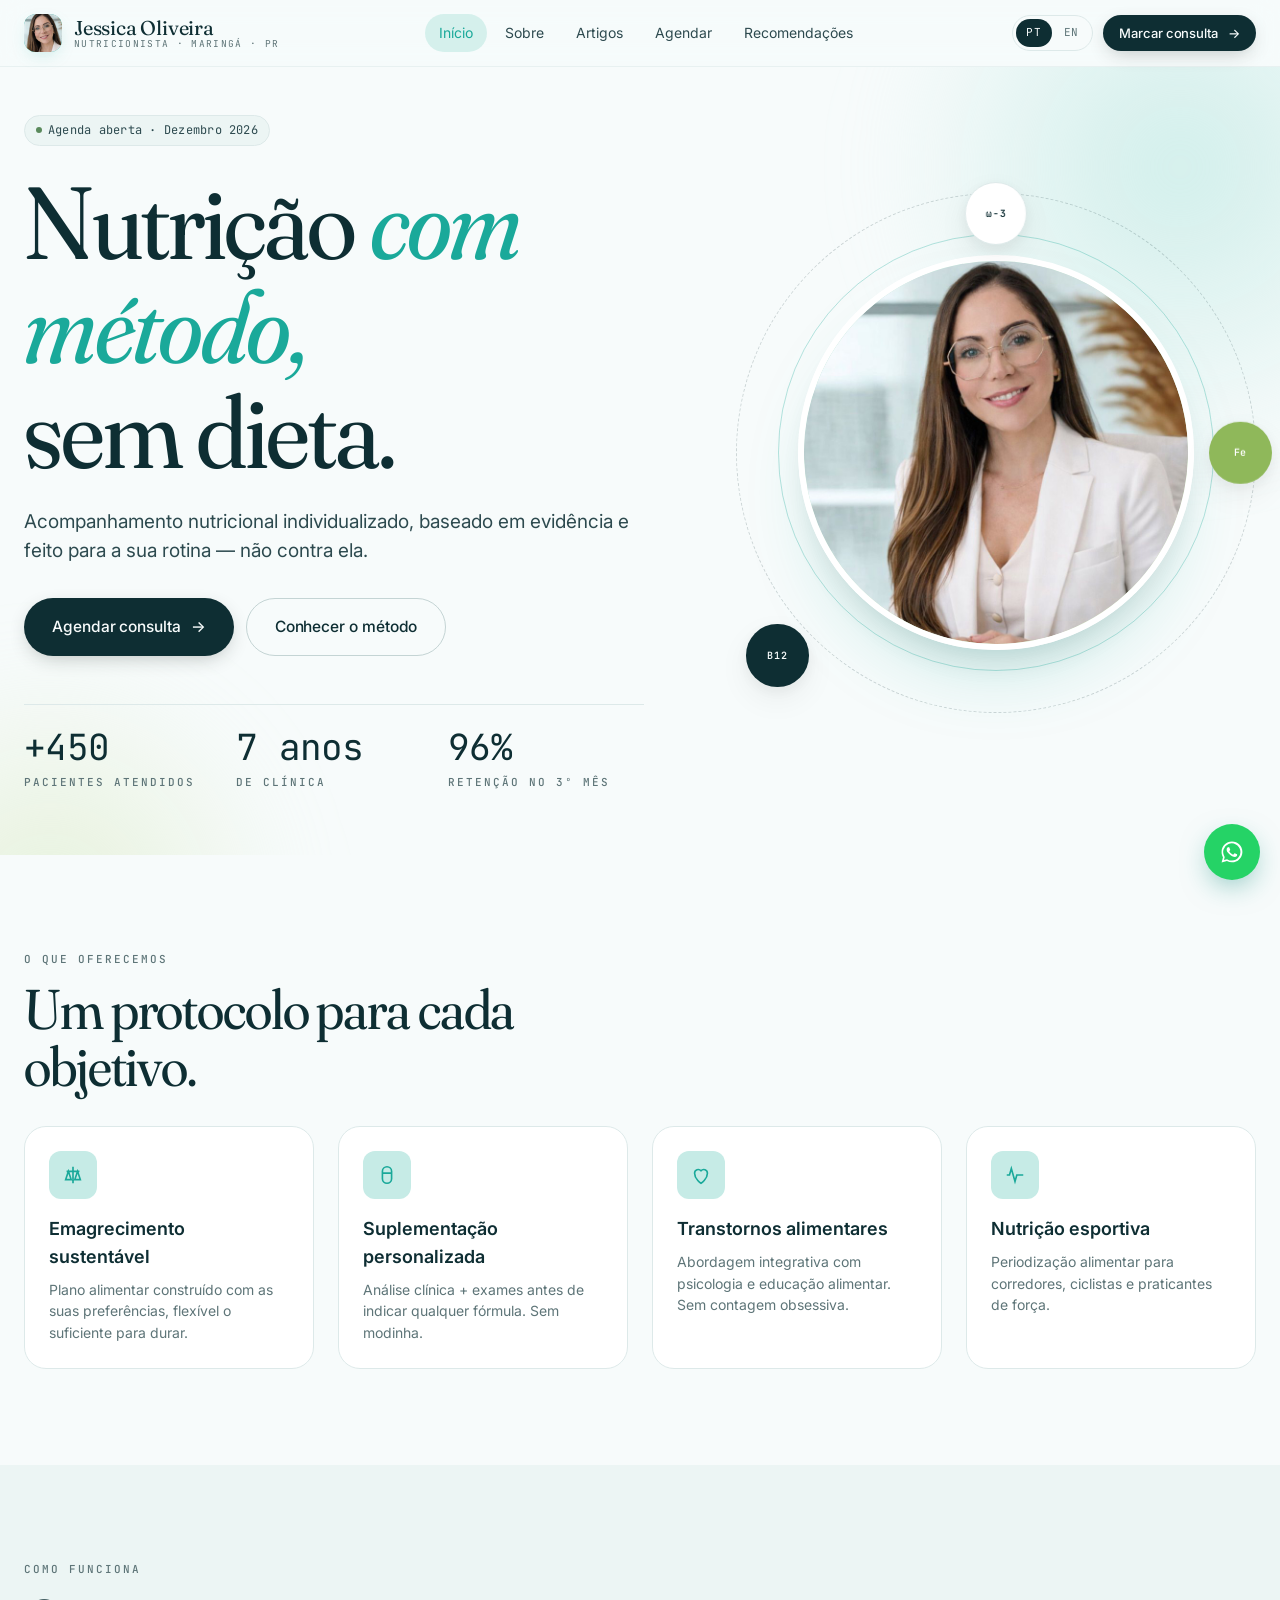
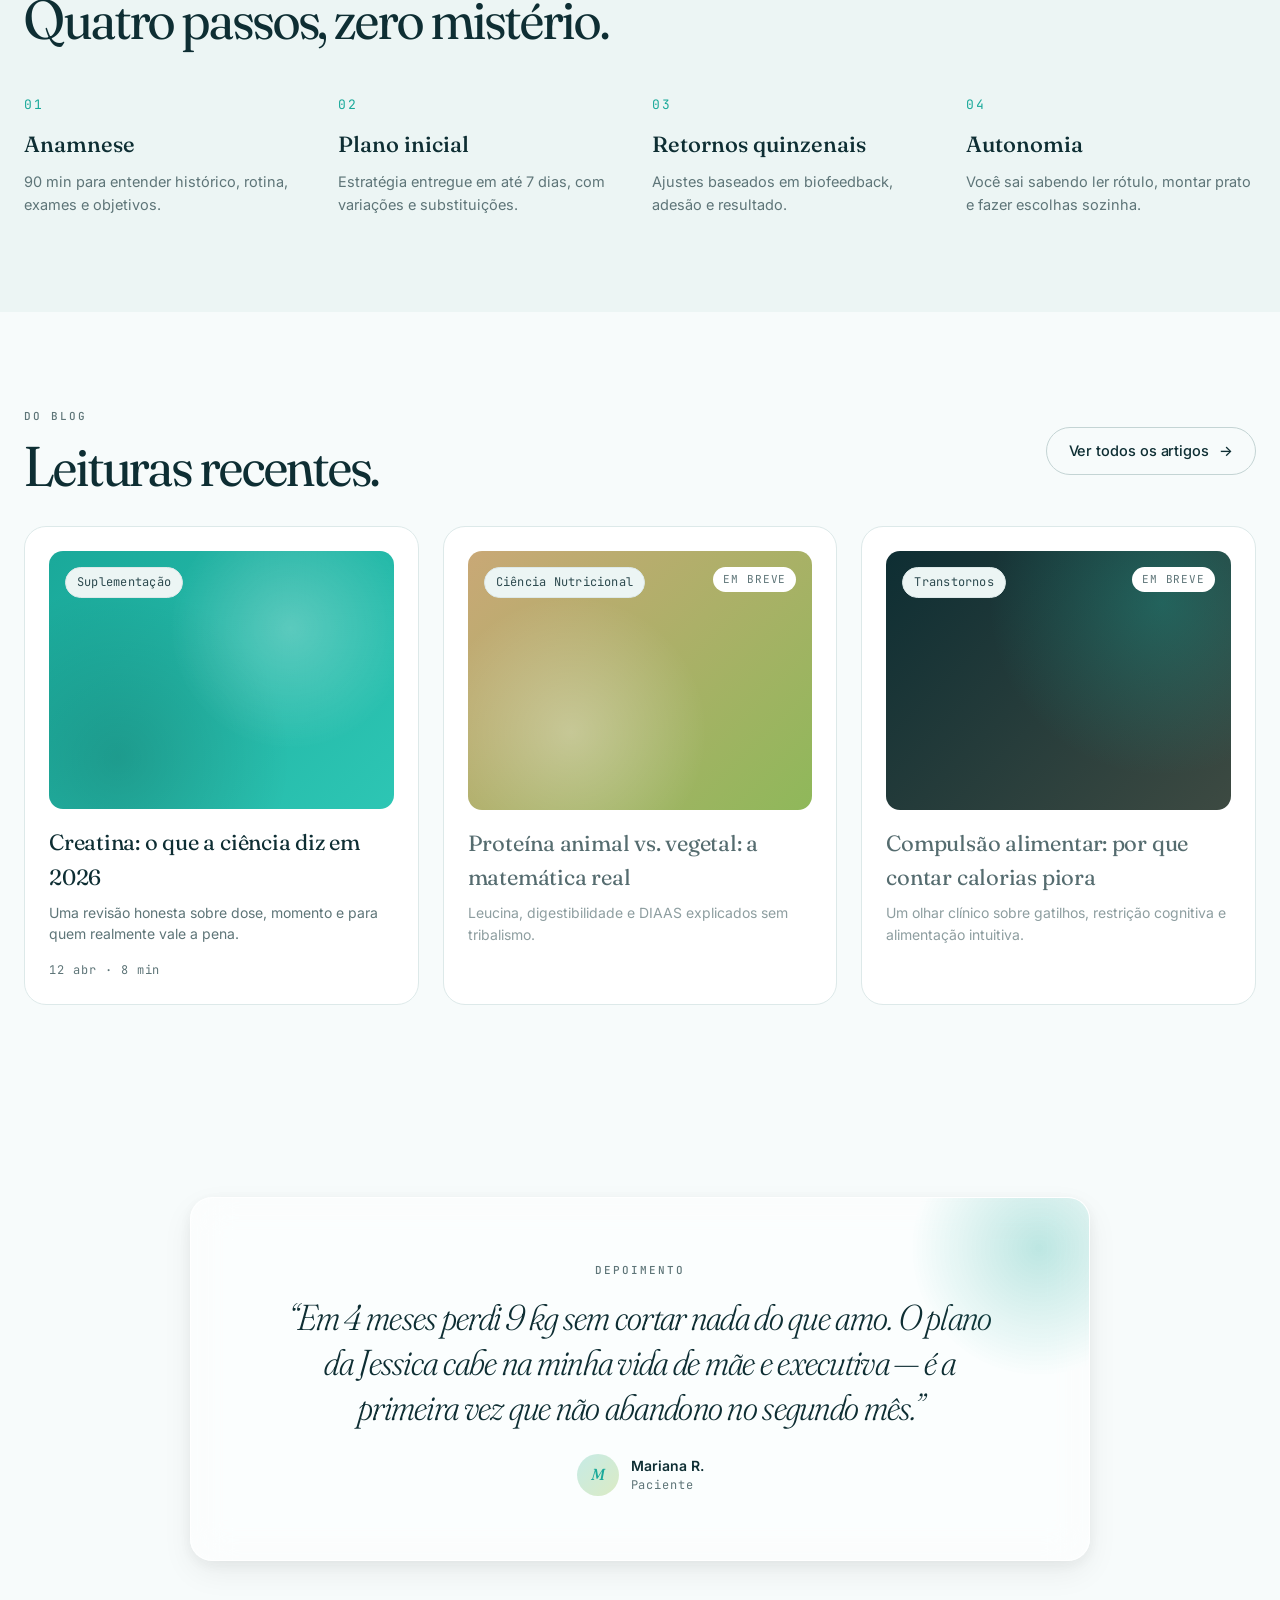
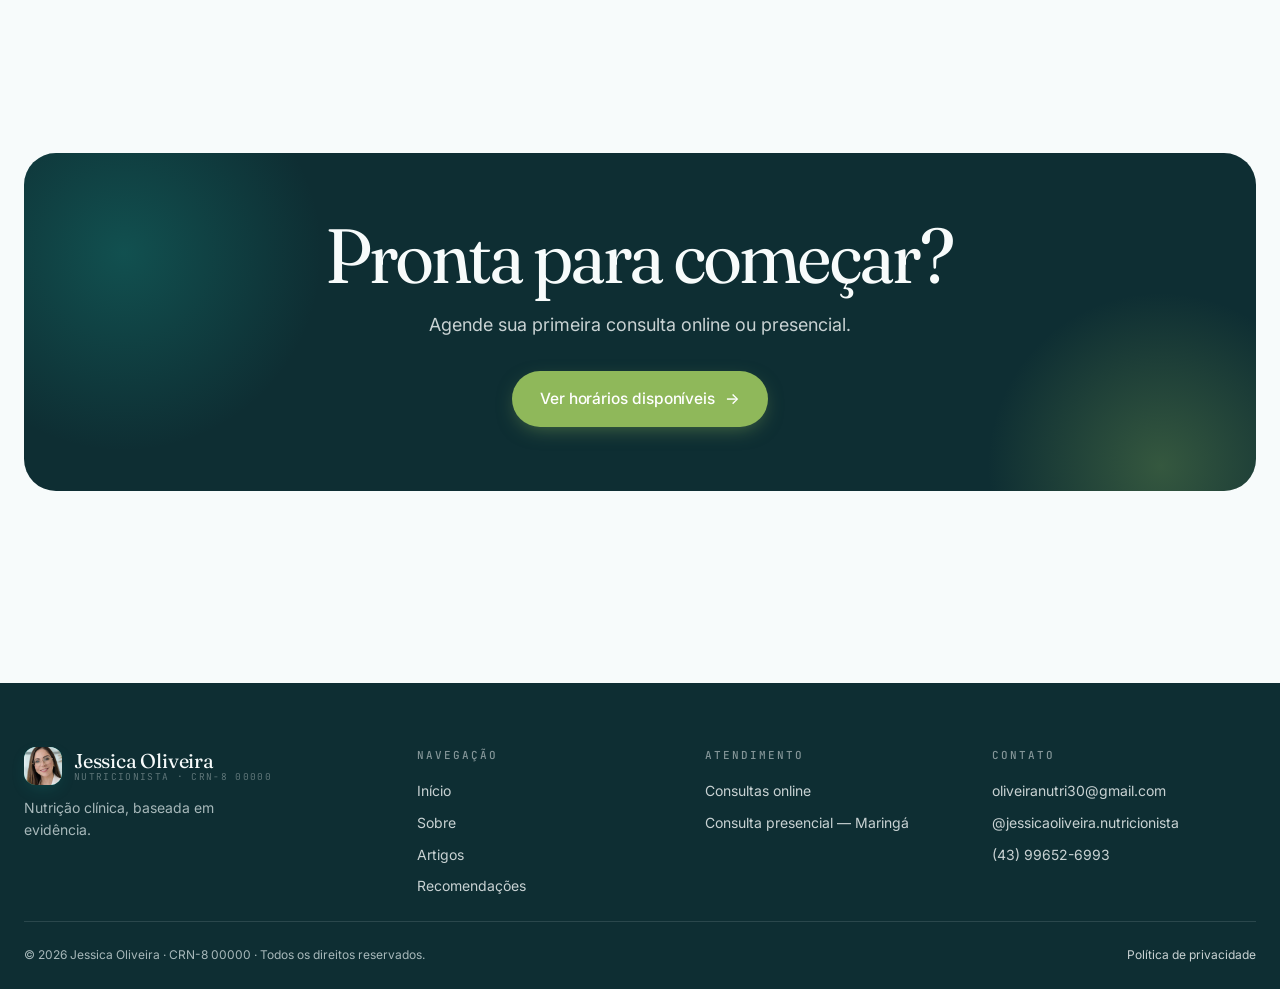
==== commit 5d626736: "Foto da Jessica com recortes para círculos e avatares Co-Authored-By: Claude Opus 5.5 <noreply@anthr" ====
--- a/index.html
+++ b/index.html
@@ -69,7 +69,7 @@
           <div class="orb-ring"></div>
           <div class="orb-ring orb-ring-2"></div>
           <div class="orb-core">
-            <img src="assets/jessica.jpeg" alt="Jessica Oliveira, nutricionista" onerror="this.remove()">
+            <img src="assets/jessica-quadrada.jpg" alt="Jessica Oliveira, nutricionista" onerror="this.remove()">
           </div>
           <div class="orb-satellite s1">ω-3</div>
           <div class="orb-satellite s2">Fe</div>
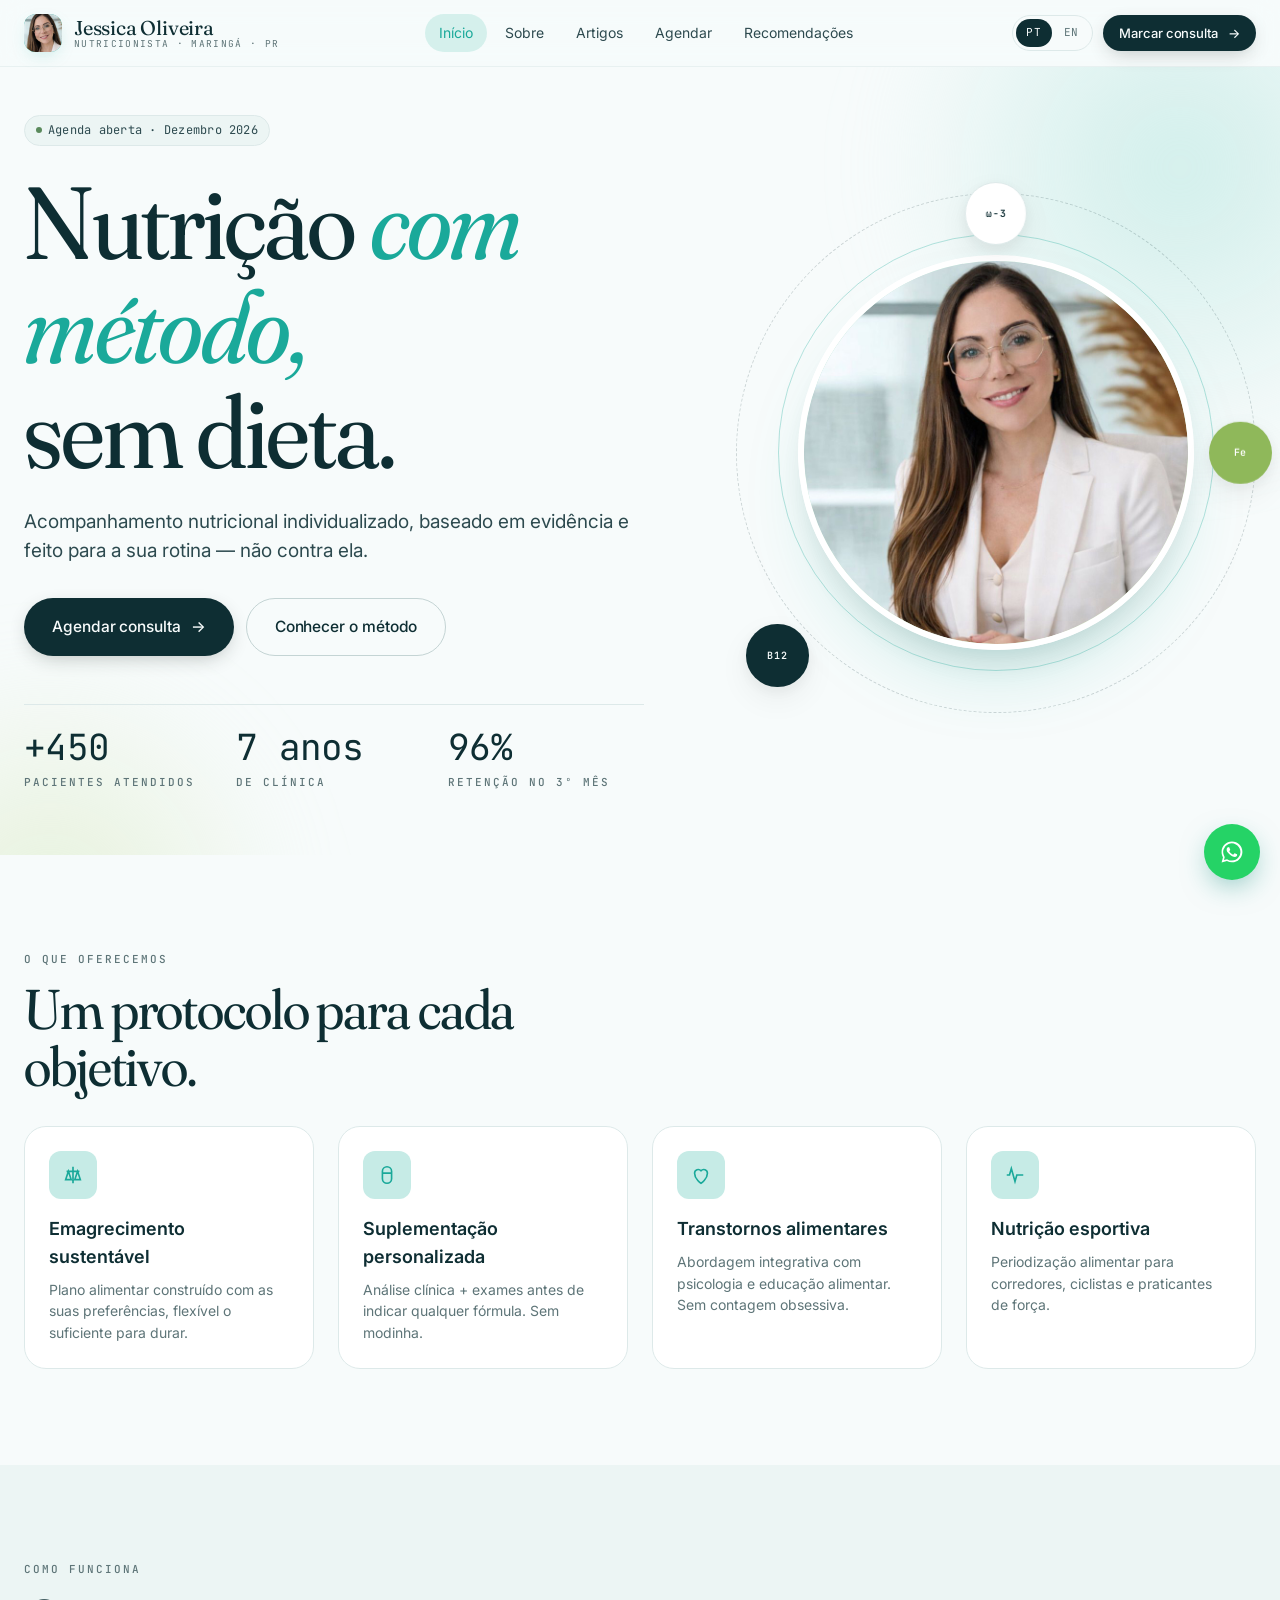
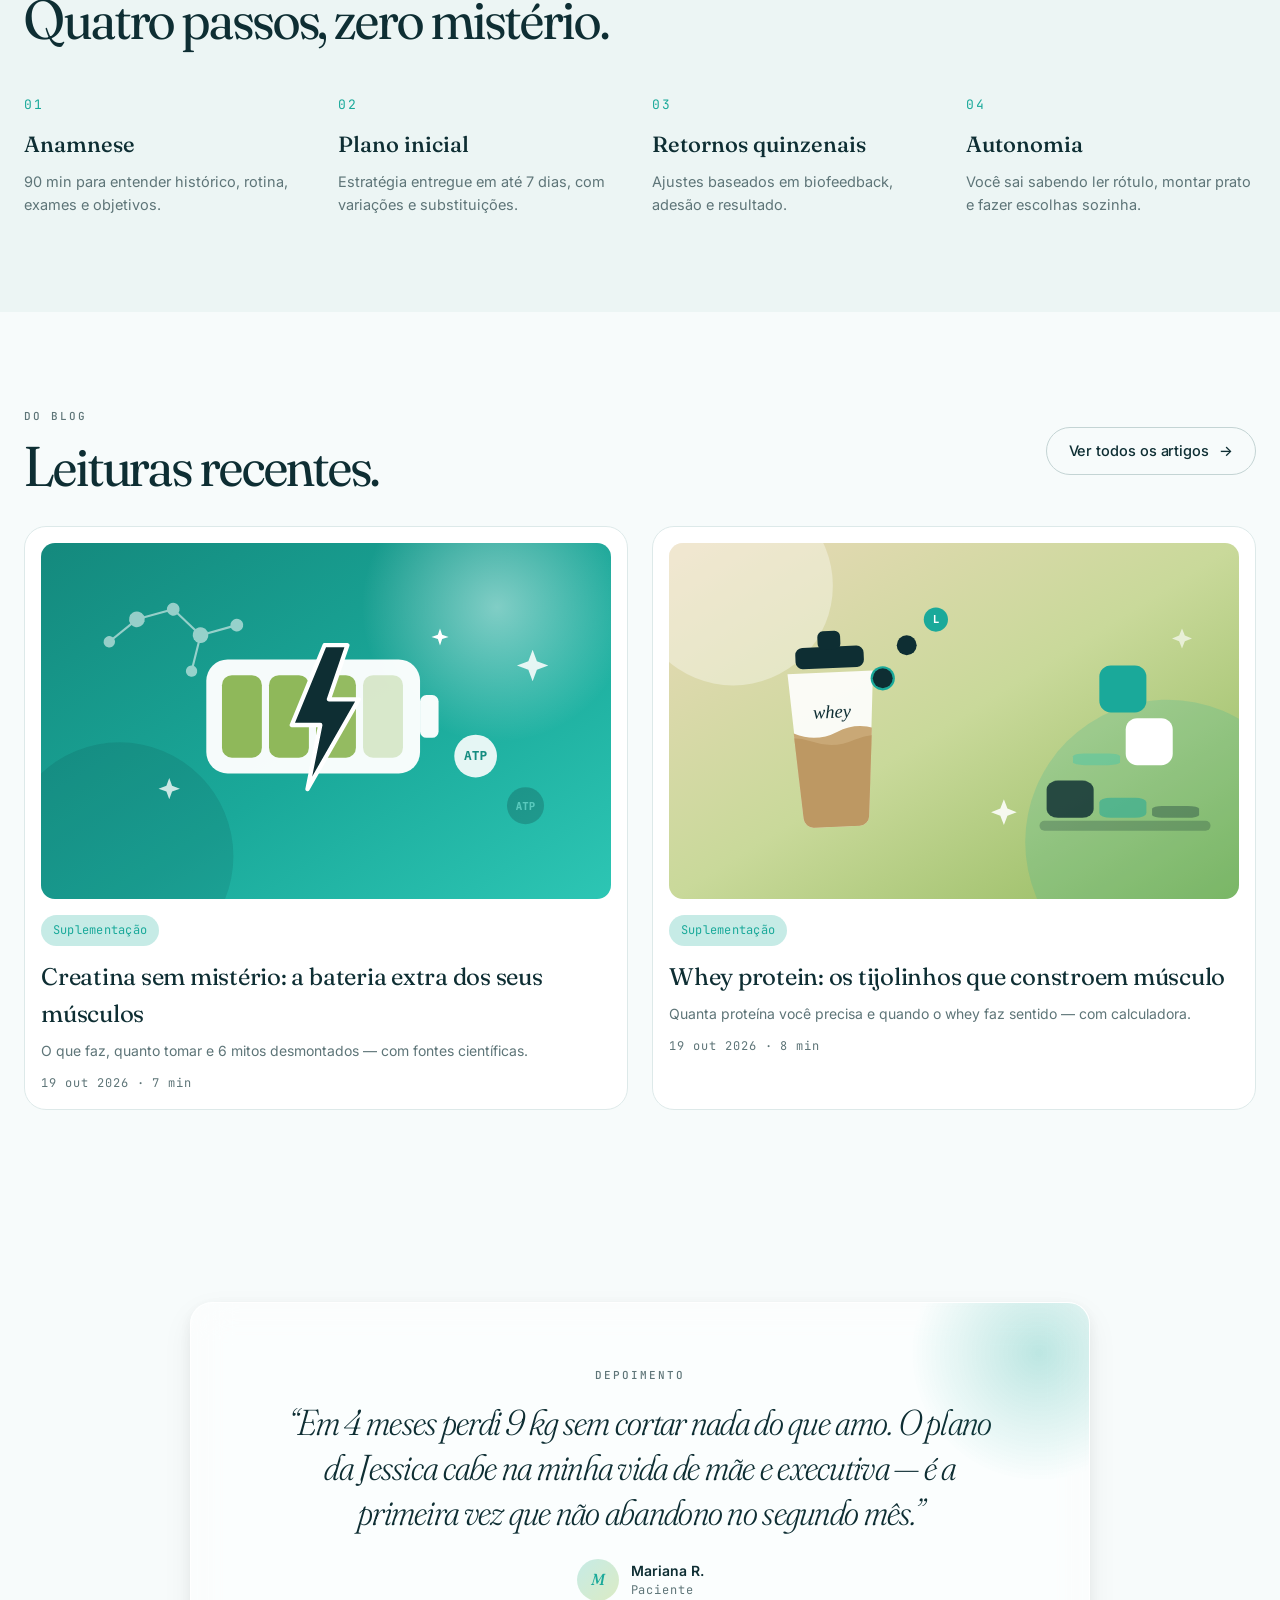
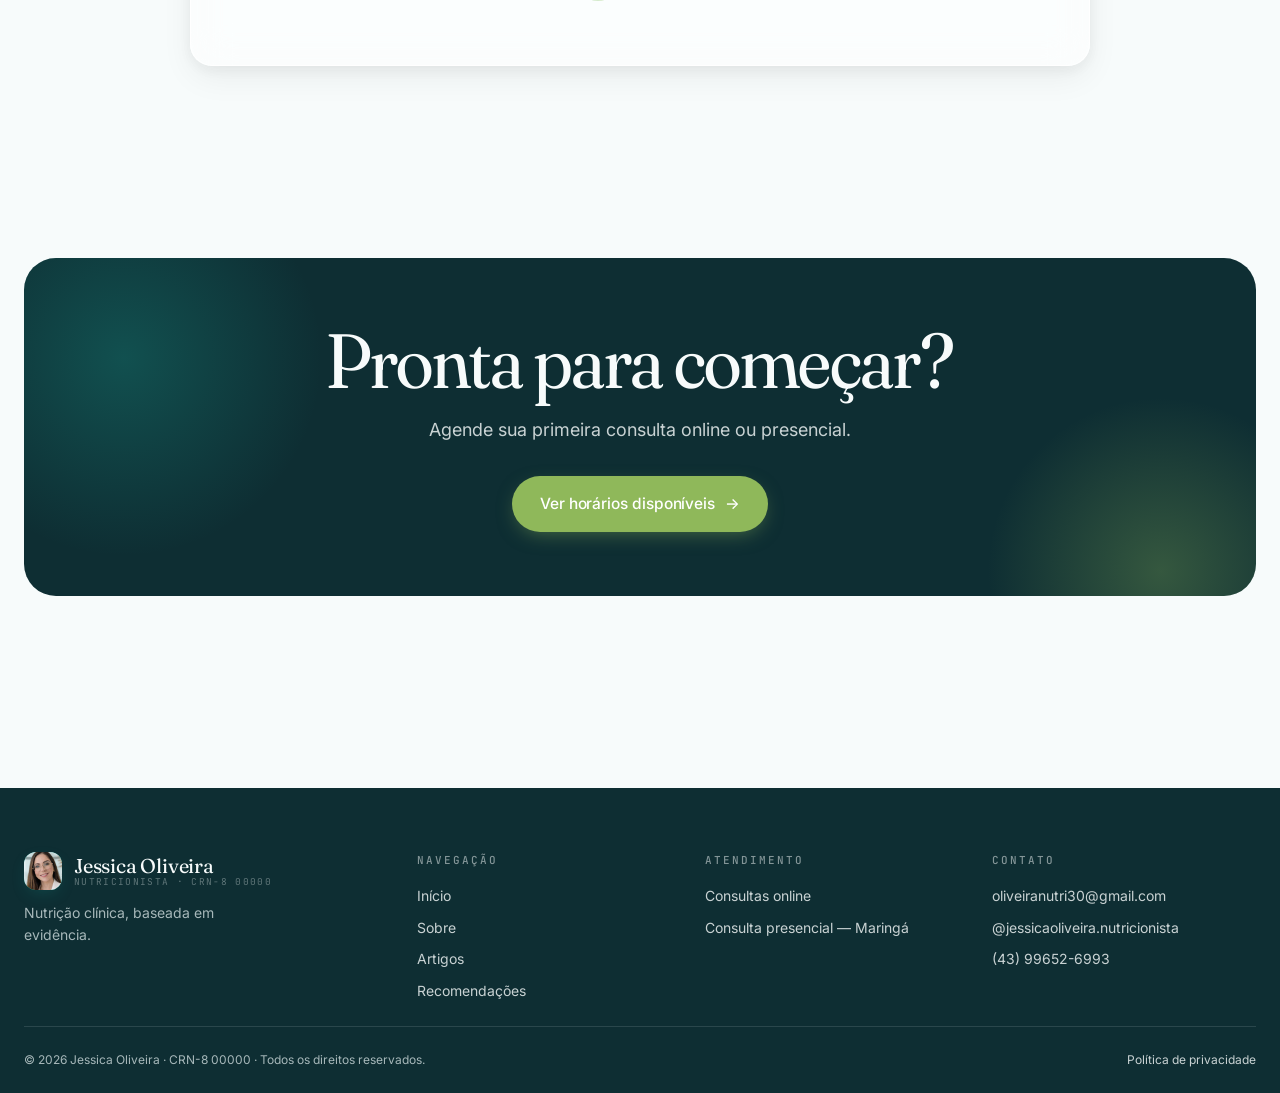
==== commit 3ae5f74b: "Novos artigos: creatina e whey protein - Remove artigos de exemplo e cards 'Em breve' - Artigos lúdi" ====
--- a/index.html
+++ b/index.html
@@ -165,34 +165,21 @@
       <a href="blog.html" class="btn btn-ghost"><span data-i18n="ar.all">Ver todos os artigos</span> <span class="arrow">→</span></a>
     </div>
 
-    <div class="grid grid-3" data-reveal-stagger>
-      <a href="artigo-creatina.html" class="card tilt" data-reveal style="display:block">
-        <div style="aspect-ratio:4/3;border-radius:var(--r);margin-bottom:var(--s-4);background:linear-gradient(135deg, var(--primary) 0%, var(--primary-2) 100%);position:relative;overflow:hidden">
-          <div style="position:absolute;inset:0;background:radial-gradient(circle at 70% 30%, rgba(255,255,255,0.25), transparent 40%),radial-gradient(circle at 20% 80%, rgba(0,0,0,0.15), transparent 50%)"></div>
-          <div style="position:absolute;top:16px;left:16px" class="chip" data-i18n="ar.1.cat">Suplementação</div>
-        </div>
-        <h3 style="font-family:var(--ff-display);font-size:22px;font-weight:400;letter-spacing:-0.01em;margin-bottom:8px" data-i18n="ar.1.t">Creatina: o que a ciência diz em 2026</h3>
-        <p style="color:var(--ink-3);font-size:14px;margin-bottom:var(--s-4)" data-i18n="ar.1.d">Uma revisão honesta sobre dose, momento e para quem realmente vale a pena.</p>
-        <div class="label-mono" data-i18n="ar.1.date">12 abr · 8 min</div>
+    <div class="grid grid-2" data-reveal-stagger>
+      <a href="artigo-creatina.html" class="card tilt" data-reveal style="display:block;padding:var(--s-4)">
+        <div style="aspect-ratio:16/10;border-radius:var(--r);margin-bottom:var(--s-4);overflow:hidden"><img src="assets/artigos/creatina-capa.svg" alt="Ilustração: creatina recarregando a bateria do músculo" style="width:100%;height:100%;object-fit:cover"></div>
+        <div class="chip chip-primary mb-3">Suplementação</div>
+        <h3 style="font-family:var(--ff-display);font-size:24px;font-weight:400;letter-spacing:-0.01em;margin-bottom:8px">Creatina sem mistério: a bateria extra dos seus músculos</h3>
+        <p style="color:var(--ink-3);font-size:14px;margin-bottom:var(--s-3)">O que faz, quanto tomar e 6 mitos desmontados — com fontes científicas.</p>
+        <div class="label-mono">19 out 2026 · 7 min</div>
       </a>
-      <div class="card soon" data-reveal>
-        <div style="aspect-ratio:4/3;border-radius:var(--r);margin-bottom:var(--s-4);background:linear-gradient(135deg, #c9a876 0%, var(--accent) 100%);position:relative;overflow:hidden">
-          <div style="position:absolute;inset:0;background:radial-gradient(circle at 30% 70%, rgba(255,255,255,0.3), transparent 45%)"></div>
-          <div style="position:absolute;top:16px;left:16px" class="chip" data-i18n="ar.2.cat">Ciência Nutricional</div>
-          <span class="soon-tag" data-i18n="ar.soon">Em breve</span>
-        </div>
-        <h3 style="font-family:var(--ff-display);font-size:22px;font-weight:400;letter-spacing:-0.01em;margin-bottom:8px" data-i18n="ar.2.t">Proteína animal vs. vegetal: a matemática real</h3>
-        <p style="color:var(--ink-3);font-size:14px;margin-bottom:var(--s-4)" data-i18n="ar.2.d">Leucina, digestibilidade e DIAAS explicados sem tribalismo.</p>
-      </div>
-      <div class="card soon" data-reveal>
-        <div style="aspect-ratio:4/3;border-radius:var(--r);margin-bottom:var(--s-4);background:linear-gradient(135deg, var(--ink) 0%, #3d4a42 100%);position:relative;overflow:hidden">
-          <div style="position:absolute;inset:0;background:radial-gradient(circle at 80% 20%, rgba(26,169,154,0.35), transparent 50%)"></div>
-          <div style="position:absolute;top:16px;left:16px" class="chip" data-i18n="ar.3.cat">Transtornos</div>
-          <span class="soon-tag" data-i18n="ar.soon">Em breve</span>
-        </div>
-        <h3 style="font-family:var(--ff-display);font-size:22px;font-weight:400;letter-spacing:-0.01em;margin-bottom:8px" data-i18n="ar.3.t">Compulsão alimentar: por que contar calorias piora</h3>
-        <p style="color:var(--ink-3);font-size:14px;margin-bottom:var(--s-4)" data-i18n="ar.3.d">Um olhar clínico sobre gatilhos, restrição cognitiva e alimentação intuitiva.</p>
-      </div>
+      <a href="artigo-whey-protein.html" class="card tilt" data-reveal style="display:block;padding:var(--s-4)">
+        <div style="aspect-ratio:16/10;border-radius:var(--r);margin-bottom:var(--s-4);overflow:hidden"><img src="assets/artigos/whey-capa.svg" alt="Ilustração: whey construindo blocos de músculo" style="width:100%;height:100%;object-fit:cover"></div>
+        <div class="chip chip-primary mb-3">Suplementação</div>
+        <h3 style="font-family:var(--ff-display);font-size:24px;font-weight:400;letter-spacing:-0.01em;margin-bottom:8px">Whey protein: os tijolinhos que constroem músculo</h3>
+        <p style="color:var(--ink-3);font-size:14px;margin-bottom:var(--s-3)">Quanta proteína você precisa e quando o whey faz sentido — com calculadora.</p>
+        <div class="label-mono">19 out 2026 · 8 min</div>
+      </a>
     </div>
   </div>
 </section>
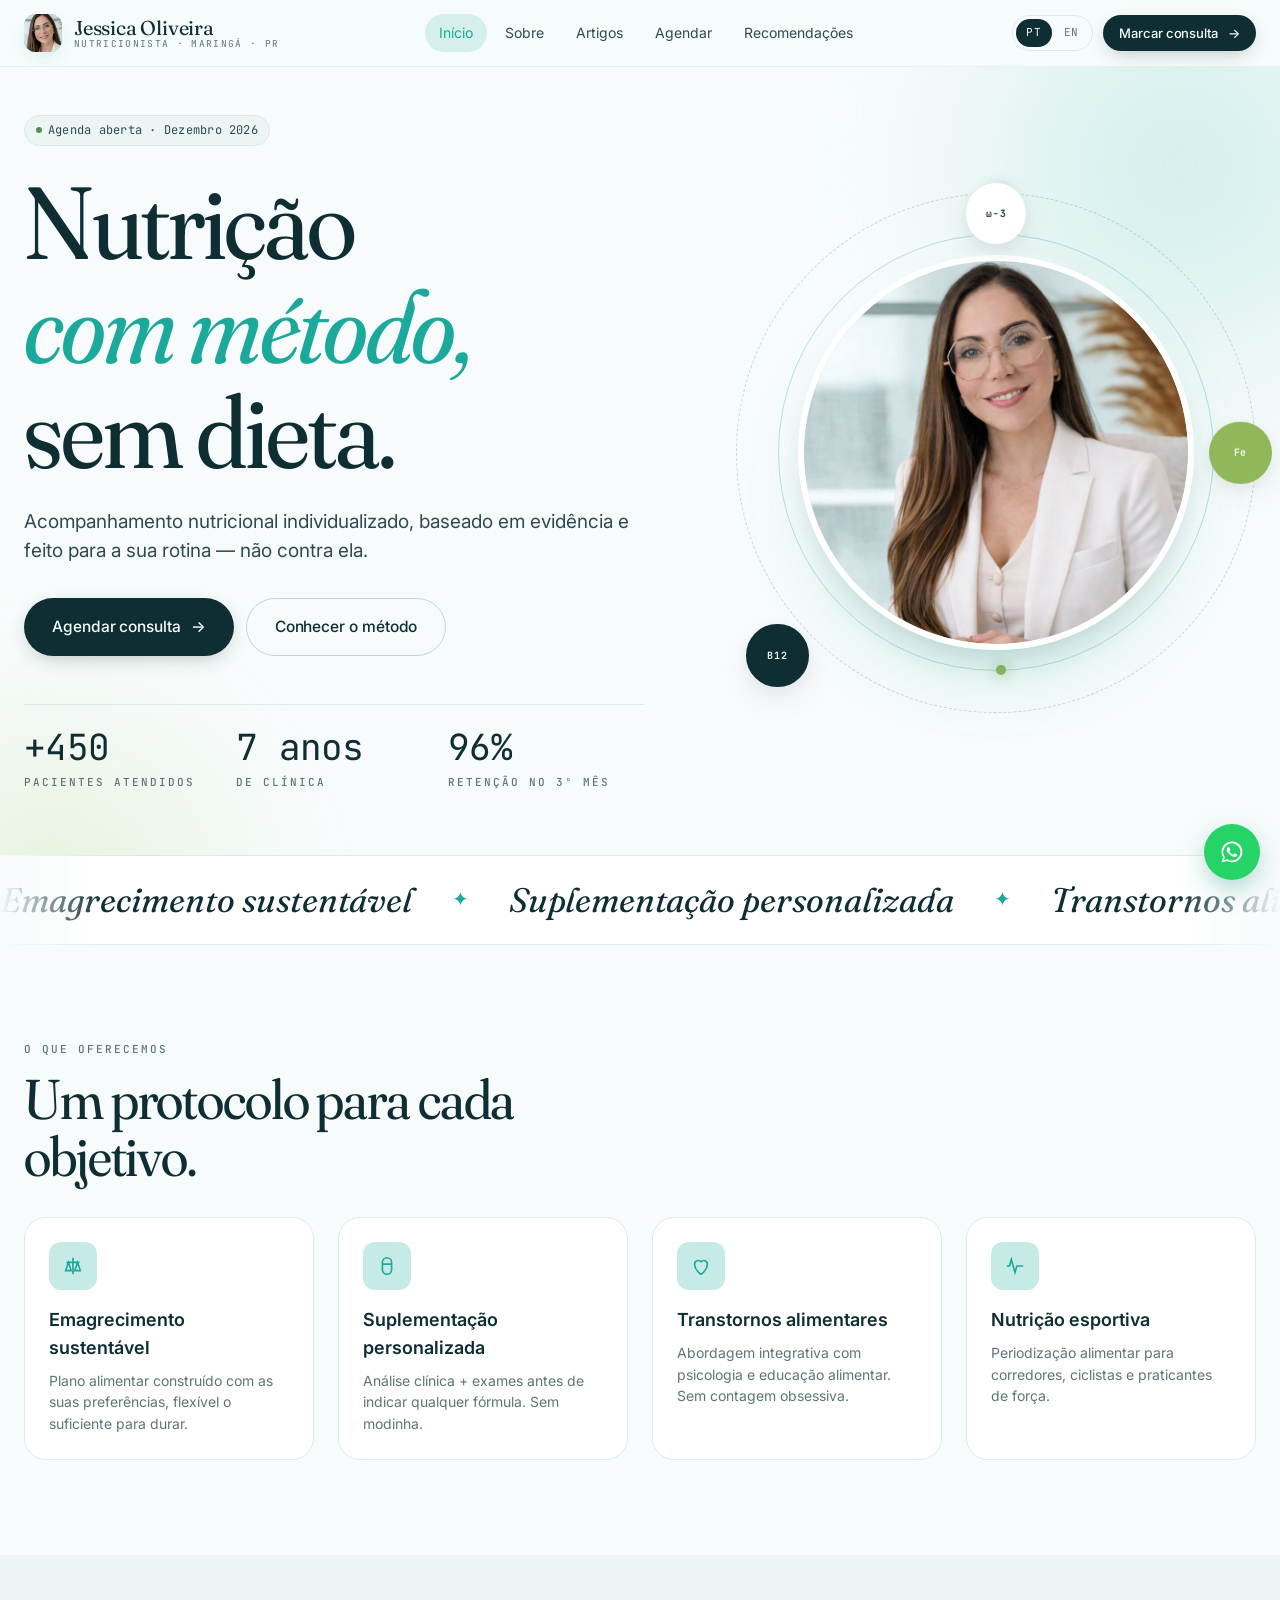
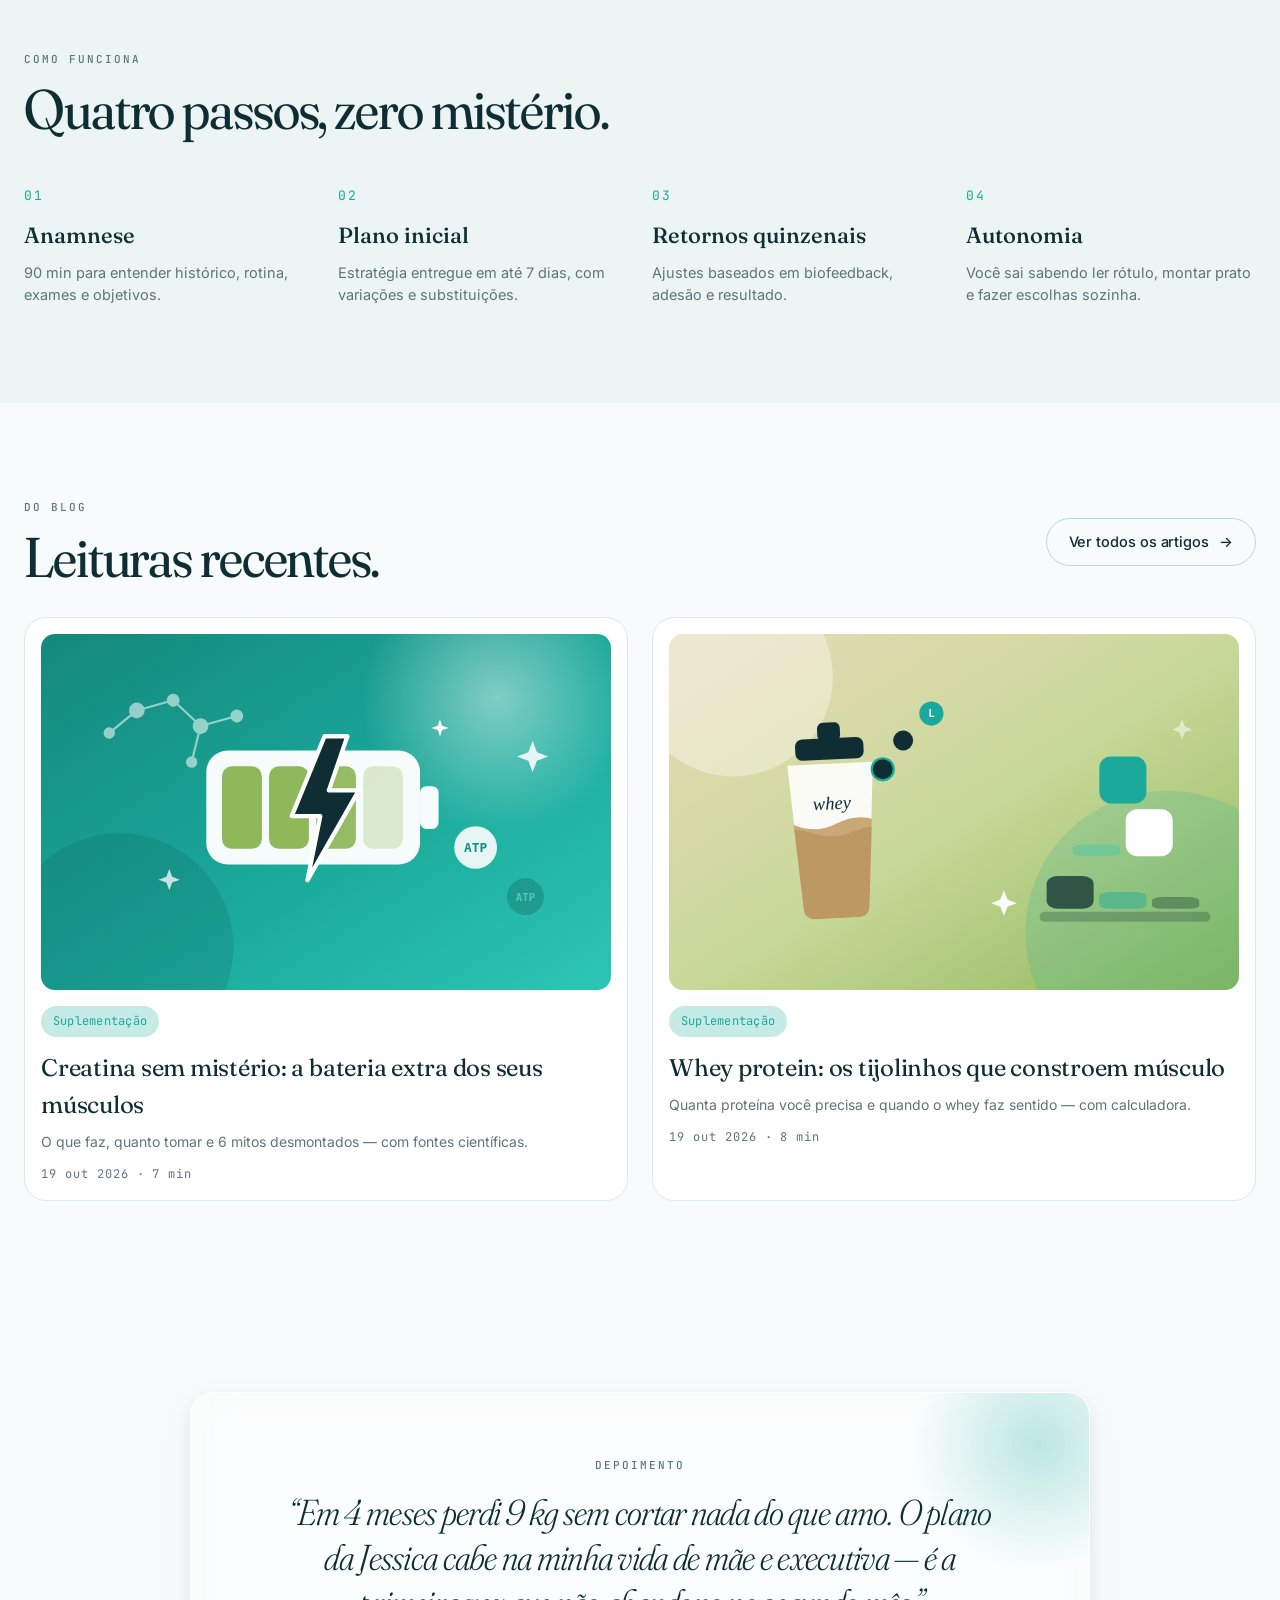
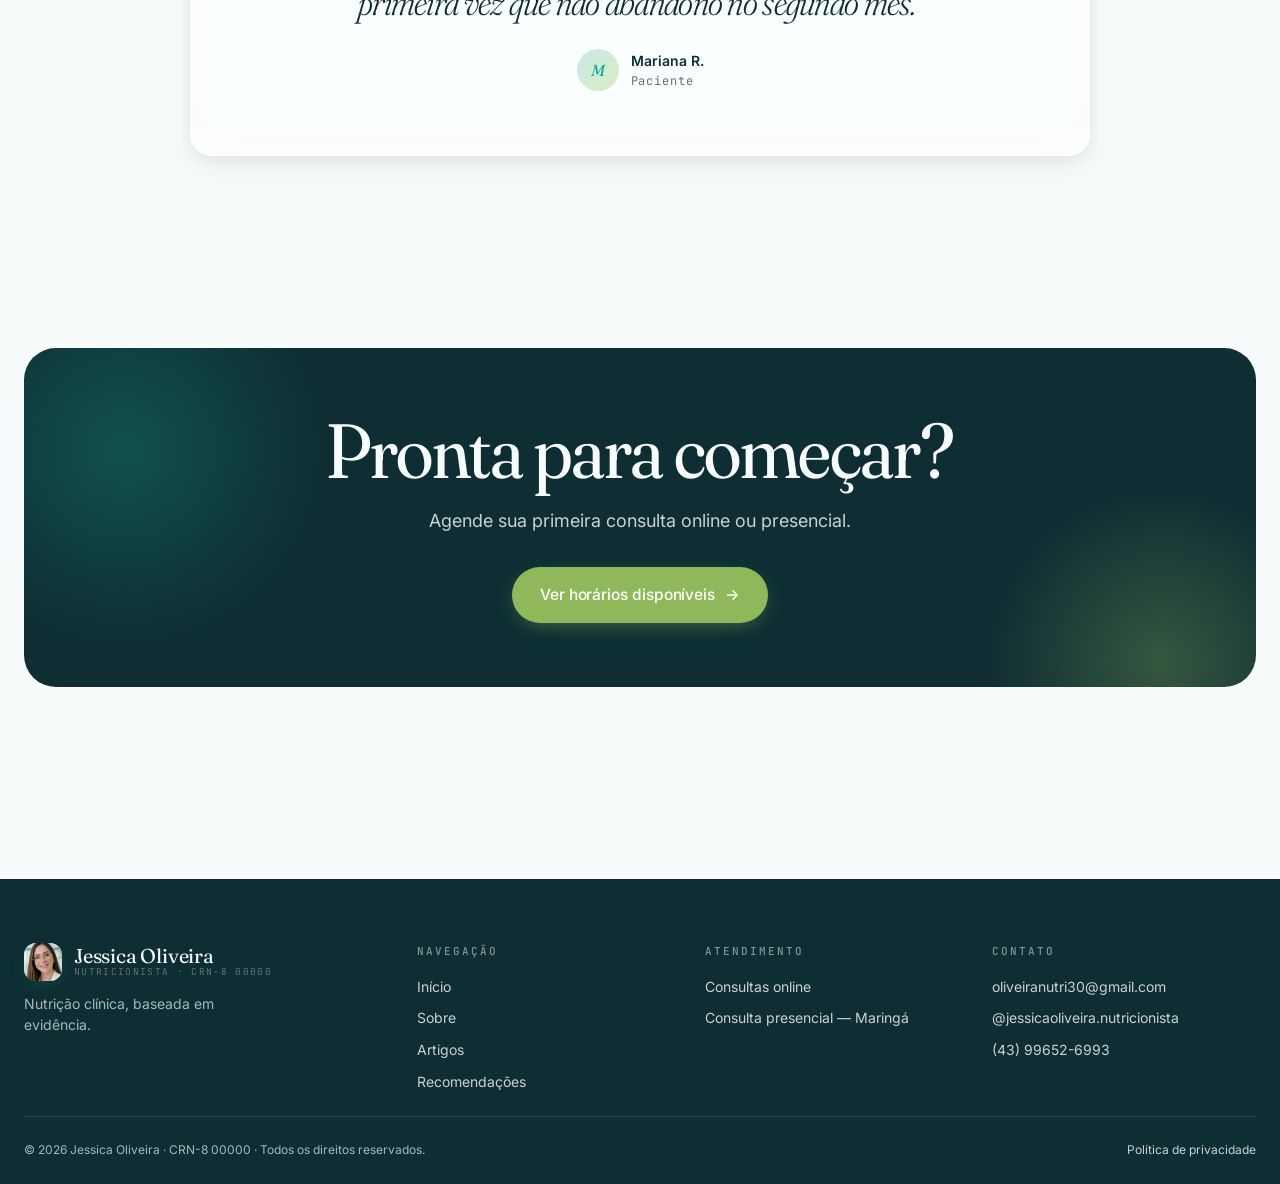
==== commit 7fac7c6c: "Mais movimento: título animado, faixa rolando, contadores, órbita e brilhos Animações passam a funci" ====
--- a/index.html
+++ b/index.html
@@ -18,8 +18,8 @@
 
 <!-- TOPO -->
 <section class="section" style="padding-top: var(--s-7); padding-bottom: var(--s-8); position: relative; overflow: hidden;">
-  <div aria-hidden="true" style="position:absolute;top:-200px;right:-200px;width:600px;height:600px;border-radius:50%;background:radial-gradient(circle,color-mix(in oklab, var(--primary-soft) 80%, transparent),transparent 70%);filter:blur(40px);pointer-events:none"></div>
-  <div aria-hidden="true" style="position:absolute;bottom:-300px;left:-200px;width:500px;height:500px;border-radius:50%;background:radial-gradient(circle,color-mix(in oklab, var(--accent-soft) 60%, transparent),transparent 70%);filter:blur(40px);pointer-events:none"></div>
+  <div class="blob" aria-hidden="true" style="position:absolute;top:-200px;right:-200px;width:600px;height:600px;border-radius:50%;background:radial-gradient(circle,color-mix(in oklab, var(--primary-soft) 80%, transparent),transparent 70%);filter:blur(40px);pointer-events:none"></div>
+  <div class="blob b2" aria-hidden="true" style="position:absolute;bottom:-300px;left:-200px;width:500px;height:500px;border-radius:50%;background:radial-gradient(circle,color-mix(in oklab, var(--accent-soft) 60%, transparent),transparent 70%);filter:blur(40px);pointer-events:none"></div>
 
   <div class="container" style="position:relative">
     <div class="split" style="grid-template-columns:1.1fr 1fr">
@@ -28,7 +28,7 @@
           <span class="chip-dot"></span>
           <span data-i18n="hero.status">Agenda aberta</span>
         </div>
-        <h1 class="display display-xl" style="margin-bottom:var(--s-5)">
+        <h1 class="display display-xl hero-title" style="margin-bottom:var(--s-5)">
           <span data-i18n="hero.title.a">Nutrição</span>
           <span style="font-style:italic;color:var(--primary)" data-i18n="hero.title.b">com método,</span><br>
           <span data-i18n="hero.title.c">sem dieta.</span>
@@ -49,15 +49,15 @@
         <!-- Números (A CONFIRMAR) -->
         <div style="display:grid;grid-template-columns:repeat(3,1fr);gap:var(--s-4);margin-top:var(--s-7);padding-top:var(--s-5);border-top:1px solid var(--line)">
           <div>
-            <div class="num-mono display display-sm" data-i18n="hero.stat.1.v">+450</div>
+            <div class="num-mono display display-sm" data-countup data-i18n="hero.stat.1.v">+450</div>
             <div class="eyebrow mt-2" data-i18n="hero.stat.1.l">Pacientes atendidos</div>
           </div>
           <div>
-            <div class="num-mono display display-sm" data-i18n="hero.stat.2.v">7 anos</div>
+            <div class="num-mono display display-sm" data-countup data-i18n="hero.stat.2.v">7 anos</div>
             <div class="eyebrow mt-2" data-i18n="hero.stat.2.l">De clínica</div>
           </div>
           <div>
-            <div class="num-mono display display-sm" data-i18n="hero.stat.3.v">96%</div>
+            <div class="num-mono display display-sm" data-countup data-i18n="hero.stat.3.v">96%</div>
             <div class="eyebrow mt-2" data-i18n="hero.stat.3.l">Retenção no 3º mês</div>
           </div>
         </div>
@@ -79,6 +79,14 @@
     </div>
   </div>
 </section>
+
+<!-- FAIXA ROLANDO (itens duplicados para o loop ficar contínuo) -->
+<div class="marquee" aria-hidden="true">
+  <div class="marquee-track">
+    <span>Emagrecimento sustentável</span><i>✦</i><span>Suplementação personalizada</span><i>✦</i><span>Transtornos alimentares</span><i>✦</i><span>Nutrição esportiva</span><i>✦</i><span>Online e presencial em Maringá</span><i>✦</i>
+    <span>Emagrecimento sustentável</span><i>✦</i><span>Suplementação personalizada</span><i>✦</i><span>Transtornos alimentares</span><i>✦</i><span>Nutrição esportiva</span><i>✦</i><span>Online e presencial em Maringá</span><i>✦</i>
+  </div>
+</div>
 
 <!-- O QUE OFERECEMOS -->
 <section class="section">
--- a/assets/styles.css
+++ b/assets/styles.css
@@ -452,10 +452,41 @@
   .orb-stage { max-width: 360px !important; margin: 0 auto !important; }
 }
 
-@media (prefers-reduced-motion: reduce) {
-  .orb-core, .orb-ring, .orb-satellite, .chip-dot { animation: none !important; }
-  [data-reveal] { transition: none !important; }
-}
+/* O site anima mesmo quando o Windows está com "efeitos de animação" desligados
+   (escolha do usuário em 19/10/2026). Só o parallax de rolagem é desligado nesse caso (app.js). */
+
+/* --------------------------- MOVIMENTO EXTRA --------------------------- */
+/* Título do topo: palavras sobem em sequência */
+.hero-title > span { display: inline-block; animation: word-rise 1s var(--ease) both; }
+.hero-title > span:nth-child(1) { animation-delay: .15s; }
+.hero-title > span:nth-child(2) { animation-delay: .35s; }
+.hero-title > span:nth-child(4) { animation-delay: .55s; }
+@keyframes word-rise { from { opacity: 0; transform: translateY(40px) rotate(2deg); filter: blur(6px); } to { opacity: 1; transform: none; filter: none; } }
+
+/* Faixa de especialidades rolando */
+.marquee { overflow: hidden; border-block: 1px solid var(--line); background: var(--bg-3); padding: 18px 0; -webkit-mask: linear-gradient(90deg, transparent, #000 8%, #000 92%, transparent); mask: linear-gradient(90deg, transparent, #000 8%, #000 92%, transparent); }
+.marquee-track { display: flex; width: max-content; gap: 40px; align-items: center; animation: marquee 38s linear infinite; }
+.marquee:hover .marquee-track { animation-play-state: paused; }
+.marquee-track span { font-family: var(--ff-display); font-size: clamp(22px, 3vw, 34px); font-style: italic; color: var(--ink); white-space: nowrap; }
+.marquee-track i { font-style: normal; color: var(--primary); font-size: 20px; }
+@keyframes marquee { to { transform: translateX(-50%); } }
+
+/* Bolhas do fundo seguem o mouse (app.js define --mx/--my) */
+.blob { transition: translate 1.2s var(--ease); translate: calc(var(--mx, 0) * 40px) calc(var(--my, 0) * 40px); }
+.blob.b2 { translate: calc(var(--mx, 0) * -60px) calc(var(--my, 0) * -60px); }
+
+/* Satélites também giram ao redor da órbita */
+.orb-ring::after { content: ""; position: absolute; top: -5px; left: 50%; width: 10px; height: 10px; border-radius: 50%; background: var(--primary); box-shadow: 0 0 16px var(--primary); }
+.orb-ring-2::after { background: var(--accent); box-shadow: 0 0 16px var(--accent); top: auto; bottom: -5px; }
+
+/* Botões com brilho passando */
+.btn-primary::after, .btn-accent::after { content: ""; position: absolute; inset: 0; border-radius: inherit; background: linear-gradient(110deg, transparent 35%, rgba(255,255,255,.28) 50%, transparent 65%); background-size: 250% 100%; background-position: 120% 0; pointer-events: none; }
+.btn-primary:hover::after, .btn-accent:hover::after { animation: shine .9s var(--ease); }
+@keyframes shine { to { background-position: -120% 0; } }
+
+/* Ícones dos cards pulam no hover */
+.card .flex-center svg { transition: transform .4s cubic-bezier(.3,1.6,.5,1); }
+.card:hover .flex-center svg { transform: scale(1.18) rotate(-6deg); }
 
 /* --------------------------- FORMULÁRIO --------------------------- */
 .field { display: flex; flex-direction: column; gap: 6px; }
